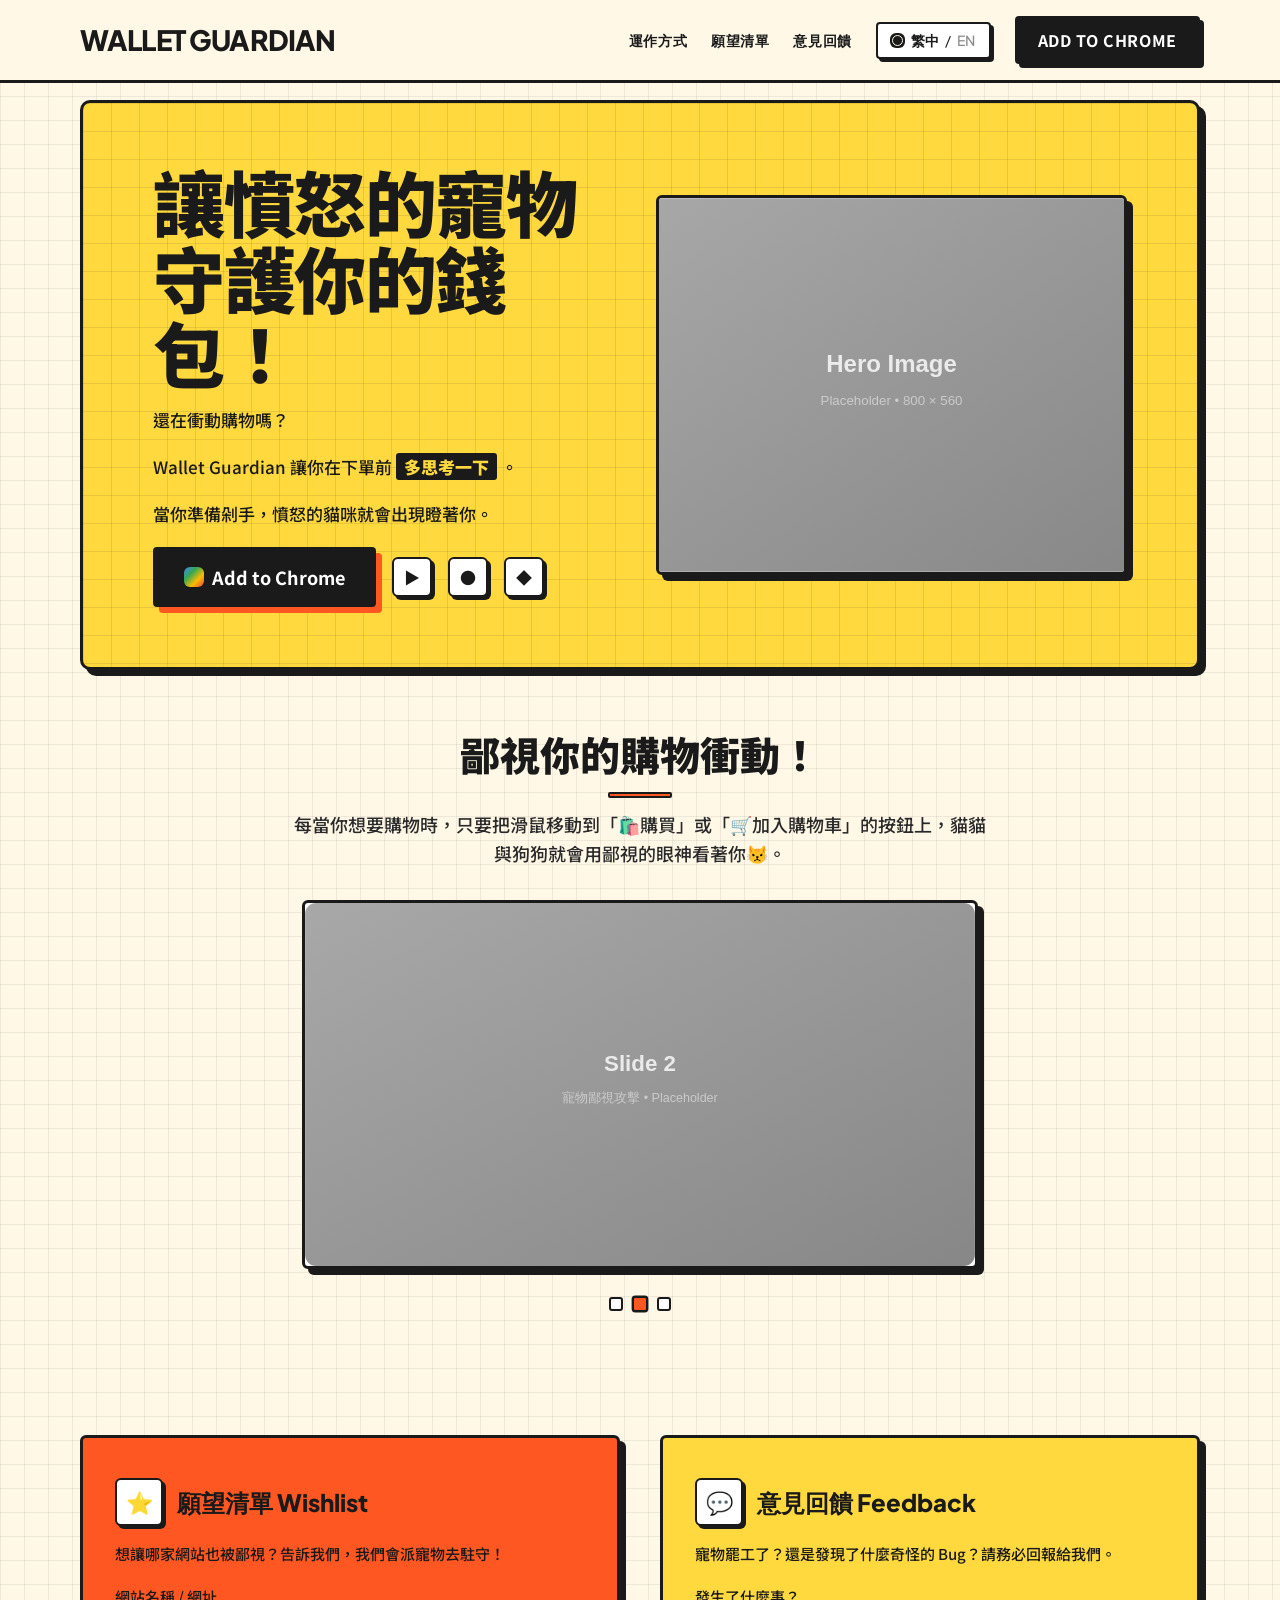
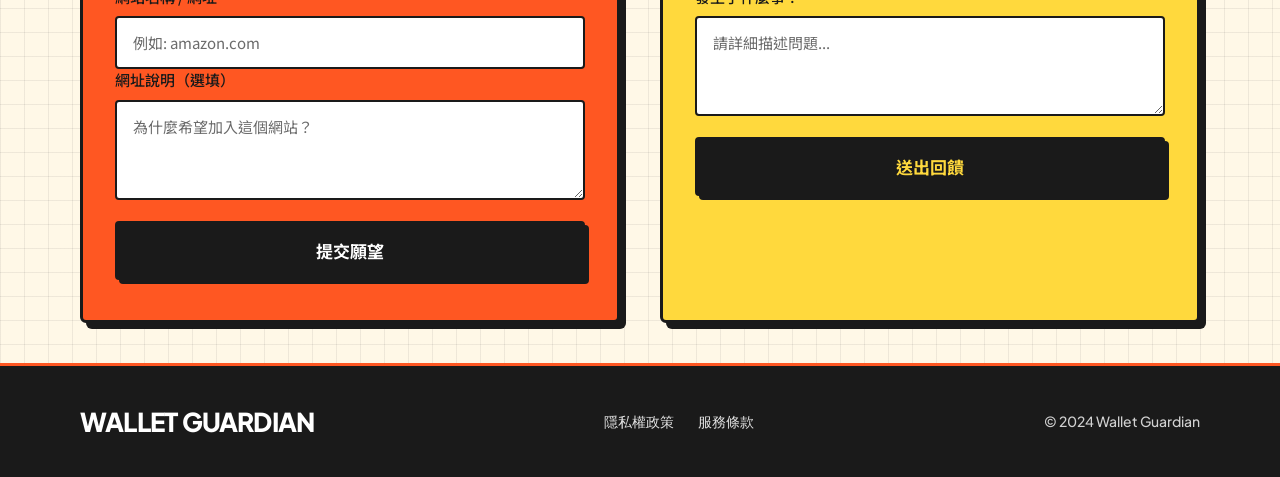
==== index.html @ 1d30f68a "Connect wishlist and feedback forms to Google Sheets via Apps Script - Add async fetch (no-cors) to " ====
<!DOCTYPE html>
<html lang="zh-TW" data-lang="zh-TW">
<head>
  <meta charset="UTF-8" />
  <meta name="viewport" content="width=device-width, initial-scale=1.0" />
  <title>Wallet Guardian</title>
  <link rel="preconnect" href="https://fonts.googleapis.com" />
  <link rel="preconnect" href="https://fonts.gstatic.com" crossorigin />
  <!-- Noto Sans TC (Chinese) + Plus Jakarta Sans (English) -->
  <link href="https://fonts.googleapis.com/css2?family=Noto+Sans+TC:wght@400;500;700;900&family=Plus+Jakarta+Sans:wght@400;500;700;800&display=swap" rel="stylesheet" />
  <link rel="stylesheet" href="css/style.css" />

  <!-- Favicon -->
  <link rel="icon" href="images/favicon.svg" type="image/svg+xml" />
  <link rel="apple-touch-icon" href="images/favicon.svg" />

  <!-- Open Graph -->
  <meta property="og:type"        content="website" />
  <meta property="og:title"       content="Wallet Guardian" />
  <meta property="og:description" content="讓憤怒的寵物守護你的錢包！還在衝動購物嗎？Wallet Guardian 讓你在下單前多思考一下。" />
  <meta property="og:image"       content="images/og-image.svg" />
  <meta property="og:image:width"  content="1200" />
  <meta property="og:image:height" content="630" />

  <!-- Twitter Card -->
  <meta name="twitter:card"        content="summary_large_image" />
  <meta name="twitter:title"       content="Wallet Guardian" />
  <meta name="twitter:description" content="讓憤怒的寵物守護你的錢包！" />
  <meta name="twitter:image"       content="images/og-image.svg" />
</head>
<body>

  <!-- ===== HEADER ===== -->
  <header class="header" id="header">
    <div class="container">
      <a href="#" class="logo">Wallet Guardian</a>

      <nav class="nav-desktop" aria-label="Main navigation">
        <a href="#how-it-works" data-i18n="nav_how">How It Works</a>
        <a href="#wishlist" data-i18n="nav_wishlist">Wishlist</a>
        <a href="#feedback" data-i18n="nav_feedback">Feedback</a>

        <!-- Desktop Language Switcher -->
        <div class="lang-switcher" id="langSwitcherDesktop" role="button" tabindex="0" aria-label="Switch language">
          <div class="globe-icon" aria-hidden="true"></div>
          <span class="lang-option active" data-lang="zh-TW">繁中</span>
          <span class="lang-divider">/</span>
          <span class="lang-option" data-lang="en">EN</span>
        </div>

        <a href="#" class="btn-chrome-sm" data-i18n="add_chrome">Add to Chrome</a>
      </nav>

      <!-- Mobile Menu Toggle -->
      <button class="menu-toggle" id="menuToggle" aria-label="Toggle navigation menu">
        <span></span><span></span><span></span>
      </button>
    </div>

    <!-- Mobile Navigation -->
    <nav class="mobile-nav" id="mobileNav" aria-label="Mobile navigation">
      <a href="#how-it-works" data-i18n="nav_how">How It Works</a>
      <a href="#wishlist" data-i18n="nav_wishlist">Wishlist</a>
      <a href="#feedback" data-i18n="nav_feedback">Feedback</a>
      <a href="#" class="btn-chrome-mobile" data-i18n="add_chrome">Add to Chrome</a>
      <div class="lang-row">
        <div class="lang-switcher" id="langSwitcherMobile" role="button" tabindex="0" aria-label="Switch language">
          <div class="globe-icon" aria-hidden="true"></div>
          <span class="lang-option active" data-lang="zh-TW">繁中</span>
          <span class="lang-divider">/</span>
          <span class="lang-option" data-lang="en">EN</span>
        </div>
      </div>
    </nav>
  </header>

  <!-- ===== HERO ===== -->
  <section class="hero" id="hero">
    <div class="container">
      <div class="hero-bg">
        <div class="hero-grid">
          <div class="hero-text">
            <h1 data-i18n="hero_title">讓憤怒的寵物守護你的錢包！</h1>
            <p class="desc" data-i18n="hero_desc_top">
              還在衝動購物嗎？
            </p>
            <p class="desc">
              <span data-i18n="hero_desc_mid">Wallet Guardian 讓你在下單前</span>
              <span class="highlight" data-i18n="hero_desc_bold">多思考一下</span>
              <span data-i18n="hero_desc_end">。</span>
            </p>
            <p class="desc" data-i18n="hero_desc_bottom">當你準備剁手，憤怒的貓咪就會出現瞪著你。</p>

            <div class="hero-actions">
              <button class="btn-primary">
                <span class="chrome-icon" aria-hidden="true"></span>
                <span data-i18n="add_chrome">Add to Chrome</span>
              </button>
              <div class="social-icons">
                <div class="social-placeholder">▶</div>
                <div class="social-placeholder">●</div>
                <div class="social-placeholder">◆</div>
              </div>
            </div>
          </div>

          <div class="hero-image-wrap">
            <img src="images/hero.svg" alt="Wallet Guardian Demo" class="hero-image-placeholder" />
          </div>
        </div>
      </div>
    </div>
  </section>

  <!-- ===== HOW IT WORKS ===== -->
  <section class="how-it-works" id="how-it-works">
    <div class="container">
      <h2 class="section-title" data-i18n="how_title">鄙視你的購物衝動！</h2>
      <p class="subtitle" data-i18n="how_desc">
        每當你想要購物時，只要把滑鼠移動到「🛍️購買」或「🛒加入購物車」的按鈕上，
        貓貓與狗狗就會用鄙視的眼神看著你😾。
      </p>
      <div class="carousel" data-carousel>
        <div class="carousel-track" data-carousel-track>
          <!-- Slide 1 -->
          <div class="carousel-slide active" data-index="0">
            <img src="images/slide-1.svg" alt="偵測購物意圖" class="carousel-image-placeholder" />
          </div>
          <!-- Slide 2 -->
          <div class="carousel-slide" data-index="1">
            <img src="images/slide-2.svg" alt="寵物鄙視攻擊" class="carousel-image-placeholder" />
          </div>
          <!-- Slide 3 -->
          <div class="carousel-slide" data-index="2">
            <img src="images/slide-3.svg" alt="理性消費覺醒" class="carousel-image-placeholder" />
          </div>
        </div>
        <div class="carousel-indicators" data-carousel-indicators>
          <button class="carousel-dot active" aria-label="Slide 1" data-index="0"></button>
          <button class="carousel-dot" aria-label="Slide 2" data-index="1"></button>
          <button class="carousel-dot" aria-label="Slide 3" data-index="2"></button>
        </div>
      </div>

    </div>
  </section>

  <!-- ===== FORMS SECTION ===== -->
  <section class="forms-section" id="forms-section">
    <div class="container">
      <div class="forms-grid">

        <!-- Wishlist -->
        <div class="form-card wishlist" id="wishlist">
          <div class="card-header">
            <div class="card-icon" aria-hidden="true">⭐</div>
            <h3 class="card-title">
              <span data-i18n="wishlist_title">願望清單 Wishlist</span>
            </h3>
          </div>
          <p class="card-desc" data-i18n="wishlist_desc">
            想讓哪家網站也被鄙視？告訴我們，我們會派寵物去駐守！
          </p>
          <form id="wishlistForm" novalidate>
            <label for="wishlistInput" data-i18n="wishlist_label">網站名稱 / 網址</label>
            <input type="text" id="wishlistInput" placeholder="例如: amazon.com" data-i18n-placeholder="wishlist_placeholder" />
            <label for="wishlistDescInput" data-i18n="wishlist_desc_label">網址說明（選填）</label>
            <textarea id="wishlistDescInput" placeholder="為什麼希望加入這個網站？" data-i18n-placeholder="wishlist_desc_placeholder"></textarea>
            <input type="text" id="wishlistHp" name="website" tabindex="-1" autocomplete="off" aria-hidden="true" />
            <button type="submit" class="btn-submit dark" data-i18n="wishlist_submit">提交願望</button>
          </form>
        </div>

        <!-- Feedback -->
        <div class="form-card feedback" id="feedback">
          <div class="card-header">
            <div class="card-icon" aria-hidden="true">💬</div>
            <h3 class="card-title">
              <span data-i18n="feedback_title">意見回饋 Feedback</span>
            </h3>
          </div>
          <p class="card-desc" data-i18n="feedback_desc">
            寵物罷工了？還是發現了什麼奇怪的 Bug？請務必回報給我們。
          </p>
          <form id="feedbackForm" novalidate>
            <label for="feedbackInput" data-i18n="feedback_label">發生了什麼事？</label>
            <textarea id="feedbackInput" placeholder="請詳細描述問題..." data-i18n-placeholder="form_placeholder"></textarea>
            <input type="text" id="feedbackHp" name="website" tabindex="-1" autocomplete="off" aria-hidden="true" />
            <button type="submit" class="btn-submit yellow" data-i18n="feedback_submit">送出回饋</button>
          </form>
        </div>

      </div>
    </div>
  </section>

  <!-- ===== FOOTER ===== -->
  <footer class="footer" id="footer">
    <div class="container">
      <div class="footer-content">
        <a href="#" class="logo">Wallet Guardian</a>
        <div class="footer-links">
          <a href="#" data-i18n="footer_privacy">Privacy Policy</a>
          <a href="#" data-i18n="footer_terms">Terms of Service</a>
        </div>
        <div class="footer-copy" data-i18n="footer_copy">© 2026 Wallet Guardian</div>
      </div>
    </div>
  </footer>

  <!-- ===== TOAST ===== -->
  <div class="toast" id="toast"></div>

  <script src="js/translations.js"></script>
  <script src="js/main.js"></script>
</body>
</html>
---- css/style.css ----
/* ============================================================
   Wallet Guardian — Styles
   ============================================================ */

/* ===== Design Tokens (edit here for global changes) ===== */
:root {
  /* --- Colors (Bold Pop / Neo-Brutalist) --- */
  --color-bg:                #fff8e7;
  --color-surface:           #ffffff;
  --color-text:              #1a1a1a;
  --color-text-light:        #2a2a2a;
  --color-text-muted:        #6b6b6b;
  --color-text-white:        #ffffff;
  --color-accent-yellow:     #ffd93d;
  --color-accent-orange:     #ff5722;
  --color-footer-bg:         #1a1a1a;
  --color-footer-text:       #e2e2e2;
  --color-border-light:      #f3f3f3;
  --color-shadow-soft:       rgba(26, 26, 26, 0.12);
  --color-grid-line:         rgba(26, 26, 26, 0.07);

  /* --- Typography --- */
  --font-family-zh:          'Noto Sans TC', 'Microsoft JhengHei', sans-serif;
  --font-family-en:          'Plus Jakarta Sans', sans-serif;

  /* Font sizes (mobile-first) */
  --fs-logo:                 24px;
  --fs-logo-footer:          26px;
  --fs-hero-title:           38px;
  --fs-hero-desc:            15px;
  --fs-btn-primary:          18px;
  --fs-section-title:        34px;
  --fs-subtitle:             16px;
  --fs-body:                 15px;
  --fs-card-title:           22px;
  --fs-card-desc:            15px;
  --fs-label:                15px;
  --fs-btn-submit:           17px;
  --fs-nav:                  14px;
  --fs-nav-btn:              16px;
  --fs-footer-link:          14px;
  --fs-footer-copy:          14px;

  /* --- Spacing --- */
  --section-padding:         60px 0;

  /* --- Border Radius --- */
  --radius-hero:             6px;
  --radius-sm:               4px;
  --radius-md:               6px;

  /* --- Brutalist borders & hard shadows --- */
  --border-brutal:           3px solid var(--color-text);
  --border-brutal-thin:      2px solid var(--color-text);
  --shadow-brutal:           6px 6px 0 var(--color-text);
  --shadow-brutal-sm:        4px 4px 0 var(--color-text);
  --shadow-brutal-orange:    6px 6px 0 var(--color-accent-orange);
  --shadow-brutal-yellow:    6px 6px 0 var(--color-accent-yellow);

  /* --- Transitions --- */
  --transition-fast:         0.15s ease;
  --transition-normal:       0.2s ease;
  --transition-smooth:       0.3s ease;
}

/* ===== Tablet (≥640px) ===== */
@media (min-width: 640px) {
  :root {
    --fs-hero-title:     46px;
    --fs-section-title:  40px;
    --fs-hero-desc:      16px;
    --radius-hero:       8px;
  }
}

/* ===== Desktop (≥1024px) ===== */
@media (min-width: 1024px) {
  :root {
    --fs-logo:           28px;
    --fs-hero-title:     60px;
    --fs-hero-desc:      17px;
    --fs-subtitle:       18px;
    --fs-card-title:     24px;
    --radius-hero:       10px;
  }
}

/* ===== Large Desktop (≥1280px) ===== */
@media (min-width: 1280px) {
  :root {
    --fs-hero-title:     72px;
  }
}

/* ============================================================
   RESET & BASE
   ============================================================ */
*,
*::before,
*::after {
  box-sizing: border-box;
  margin: 0;
  padding: 0;
}

html {
  scroll-behavior: smooth;
}

body {
  font-family: var(--font-family-zh);
  background-color: var(--color-bg);
  background-image:
    linear-gradient(var(--color-grid-line) 1px, transparent 1px),
    linear-gradient(90deg, var(--color-grid-line) 1px, transparent 1px);
  background-size: 24px 24px;
  color: var(--color-text);
  line-height: 1.5;
  -webkit-font-smoothing: antialiased;
}

img {
  max-width: 100%;
  display: block;
}

a {
  text-decoration: none;
  color: inherit;
}

ul {
  list-style: none;
}

/* ============================================================
   UTILITY
   ============================================================ */
.sr-only {
  position: absolute;
  width: 1px;
  height: 1px;
  padding: 0;
  margin: -1px;
  overflow: hidden;
  clip: rect(0, 0, 0, 0);
  border: 0;
}

.container {
  max-width: 1200px;
  margin: 0 auto;
  padding: 0 20px;
}

/* ============================================================
   LANGUAGE SWITCHER
   ============================================================ */
.lang-switcher {
  display: inline-flex;
  align-items: center;
  gap: 4px;
  background: var(--color-surface);
  border: var(--border-brutal-thin);
  border-radius: var(--radius-sm);
  padding: 6px 12px;
  font-size: var(--fs-nav);
  cursor: pointer;
  user-select: none;
  box-shadow: 3px 3px 0 var(--color-text);
  transition: transform var(--transition-normal), box-shadow var(--transition-normal);
}

.lang-switcher:active {
  transform: translate(2px, 2px);
  box-shadow: 1px 1px 0 var(--color-text);
}

.lang-switcher .globe-icon {
  width: 15px;
  height: 15px;
  background: var(--color-text);
  border-radius: var(--radius-md);
  position: relative;
  flex-shrink: 0;
}

.lang-switcher .globe-icon::after {
  content: '';
  position: absolute;
  inset: 2px;
  border: 1.5px solid var(--color-bg);
  border-radius: var(--radius-md);
}

.lang-option {
  font-family: var(--font-family-en);
  font-weight: 500;
  color: var(--color-text);
  padding: 0 2px;
  transition: opacity var(--transition-fast);
}

.lang-option.active {
  color: var(--color-text);
  font-weight: 700;
}

.lang-option:not(.active) {
  opacity: 0.5;
}

.lang-divider {
  font-family: var(--font-family-en);
  color: var(--color-text);
  font-weight: 400;
}

/* ============================================================
   HEADER
   ============================================================ */
.header {
  position: fixed;
  top: 0;
  left: 0;
  right: 0;
  z-index: 100;
  background: var(--color-bg);
  backdrop-filter: blur(8px);
  -webkit-backdrop-filter: blur(8px);
  border-bottom: 3px solid var(--color-text);
}

.header .container {
  display: flex;
  align-items: center;
  justify-content: space-between;
  padding-top: 12px;
  padding-bottom: 12px;
  gap: 12px;
}

/* -- Logo -- */
.logo {
  font-family: var(--font-family-en);
  font-weight: 800;
  font-size: var(--fs-logo);
  letter-spacing: -0.03em;
  text-transform: uppercase;
  color: var(--color-text);
  white-space: nowrap;
}

/* -- Desktop Nav -- */
.nav-desktop {
  display: none;
  align-items: center;
  gap: 24px;
}

.nav-desktop a {
  font-family: var(--font-family-en);
  font-weight: 700;
  font-size: var(--fs-nav);
  text-transform: uppercase;
  letter-spacing: 0.04em;
  color: var(--color-text);
  transition: color var(--transition-normal);
}

.nav-desktop a:hover {
  color: var(--color-accent-orange);
}

.nav-desktop .btn-chrome-sm {
  background: var(--color-text);
  color: var(--color-text-white);
  font-family: var(--font-family-zh);
  font-weight: 700;
  font-size: var(--fs-nav-btn);
  padding: 9px 20px;
  border: var(--border-brutal);
  border-radius: var(--radius-sm);
  box-shadow: var(--shadow-brutal-sm);
  transition: transform var(--transition-normal), box-shadow var(--transition-normal);
}

.nav-desktop .btn-chrome-sm:hover {
  transform: translate(2px, 2px);
  box-shadow: 2px 2px 0 var(--color-text);
}

/* ============================================================
   MOBILE MENU
   ============================================================ */
.menu-toggle {
  display: flex;
  flex-direction: column;
  gap: 5px;
  cursor: pointer;
  padding: 4px;
  background: none;
  border: none;
}

.menu-toggle span {
  display: block;
  width: 24px;
  height: 2.5px;
  background: var(--color-text);
  border-radius: 2px;
  transition: all var(--transition-smooth);
}

.menu-toggle.open span:nth-child(1) {
  transform: rotate(45deg) translate(5px, 5px);
}

.menu-toggle.open span:nth-child(2) {
  opacity: 0;
}

.menu-toggle.open span:nth-child(3) {
  transform: rotate(-45deg) translate(5px, -5px);
}

/* -- Mobile Nav Panel -- */
.mobile-nav {
  display: none;
  position: fixed;
  top: 63px;
  left: 0;
  right: 0;
  background: var(--color-bg);
  border-bottom: 3px solid var(--color-text);
  padding: 16px 20px;
  box-shadow: 0 8px 0 var(--color-shadow-soft);
  z-index: 99;
}

.mobile-nav.open {
  display: block;
}

.mobile-nav a {
  display: block;
  padding: 12px 0;
  font-family: var(--font-family-en);
  font-weight: 700;
  font-size: var(--fs-nav-btn);
  border-bottom: 2px solid var(--color-border-light);
}

.mobile-nav a:last-child {
  border-bottom: none;
}

.mobile-nav .btn-chrome-mobile {
  margin-top: 8px;
  background: var(--color-text);
  color: var(--color-text-white);
  text-align: center;
  padding: 12px;
  border: var(--border-brutal);
  border-radius: var(--radius-sm);
  box-shadow: var(--shadow-brutal-sm);
}

.mobile-nav .lang-row {
  display: flex;
  align-items: center;
  gap: 12px;
  padding-top: 12px;
}

/* ============================================================
   SECTIONS — common
   ============================================================ */
section {
  padding: var(--section-padding);
}

.section-title {
  font-family: var(--font-family-zh);
  font-weight: 900;
  font-size: var(--fs-section-title);
  text-align: center;
  color: var(--color-text);
  line-height: 1.2;
}

.section-title::after {
  content: '';
  display: block;
  width: 64px;
  height: 6px;
  margin: 14px auto 0;
  background: var(--color-accent-orange);
  border: var(--border-brutal-thin);
  border-radius: 2px;
}

/* ============================================================
   HERO
   ============================================================ */
.hero {
  padding-top: 80px;
  padding-bottom: 0;
}

.hero .hero-bg {
  background-color: var(--color-accent-yellow);
  background-image:
    linear-gradient(rgba(26, 26, 26, 0.10) 1px, transparent 1px),
    linear-gradient(90deg, rgba(26, 26, 26, 0.10) 1px, transparent 1px);
  background-size: 28px 28px;
  border: var(--border-brutal);
  border-radius: var(--radius-hero);
  box-shadow: var(--shadow-brutal);
  padding: 40px 24px;
  overflow: hidden;
}

.hero-grid {
  display: grid;
  grid-template-columns: 1fr;
  gap: 32px;
}

.hero-text h1 {
  font-family: var(--font-family-zh);
  font-weight: 900;
  font-size: var(--fs-hero-title);
  line-height: 1.05;
  letter-spacing: -0.02em;
  color: var(--color-text);
  margin-bottom: 16px;
}

.hero-text .desc {
  font-family: var(--font-family-zh);
  font-weight: 500;
  font-size: var(--fs-hero-desc);
  color: var(--color-text);
  line-height: 1.6;
  margin-bottom: 20px;
}

.hero-text .desc span.highlight {
  font-weight: 900;
  background: var(--color-text);
  color: var(--color-accent-yellow);
  padding: 1px 8px;
  border-radius: 3px;
  box-decoration-break: clone;
  -webkit-box-decoration-break: clone;
}

.hero-actions {
  display: flex;
  flex-direction: column;
  gap: 16px;
}

/* -- Primary Button -- */
.btn-primary {
  display: inline-flex;
  align-items: center;
  gap: 8px;
  background: var(--color-text);
  color: var(--color-text-white);
  font-family: var(--font-family-zh);
  font-weight: 700;
  font-size: var(--fs-btn-primary);
  padding: 14px 28px;
  border-radius: var(--radius-sm);
  border: var(--border-brutal);
  box-shadow: var(--shadow-brutal-orange);
  cursor: pointer;
  transition: transform var(--transition-normal), box-shadow var(--transition-normal);
}

.btn-primary:hover {
  transform: translate(3px, 3px);
  box-shadow: 2px 2px 0 var(--color-accent-orange);
}

.btn-primary .chrome-icon {
  width: 20px;
  height: 20px;
  background: linear-gradient(135deg, #4285F4, #34A853, #FBBC04, #EA4335);
  border-radius: var(--radius-md);
  flex-shrink: 0;
}

/* -- Social Icons -- */
.social-icons {
  display: flex;
  gap: 16px;
}

.social-icons .social-placeholder {
  width: 40px;
  height: 40px;
  background: var(--color-surface);
  border: var(--border-brutal-thin);
  border-radius: var(--radius-md);
  box-shadow: 3px 3px 0 var(--color-text);
  display: flex;
  align-items: center;
  justify-content: center;
  font-size: 16px;
  color: var(--color-text);
  transition: transform var(--transition-normal), box-shadow var(--transition-normal);
  cursor: pointer;
}

.social-icons .social-placeholder:hover {
  transform: translate(2px, 2px);
  box-shadow: 1px 1px 0 var(--color-text);
}

/* -- Hero Image -- */
.hero-image-wrap {
  display: flex;
  align-items: center;
  justify-content: center;
}

.hero-image-placeholder {
  width: 100%;
  max-width: 400px;
  height: 280px;
  border: var(--border-brutal);
  border-radius: var(--radius-md);
  box-shadow: var(--shadow-brutal);
  background: var(--color-surface);
  object-fit: cover;
  display: block;
}

/* ============================================================
   HOW IT WORKS
   ============================================================ */
.how-it-works {
  text-align: center;
}

.how-it-works .section-title {
  margin-bottom: 12px;
}

.how-it-works .subtitle {
  font-family: var(--font-family-zh);
  font-weight: 500;
  font-size: var(--fs-subtitle);
  color: var(--color-text-light);
  line-height: 1.6;
  max-width: 700px;
  margin: 0 auto 32px;
}

/* ===== Carousel ===== */
.carousel {
  position: relative;
  width: 100%;
  max-width: 700px;
  margin: 0 auto;
  overflow: hidden;
}

.carousel-track {
  display: flex;
  transition: transform 0.5s ease-in-out;
}

.carousel-slide {
  min-width: 100%;
  padding: 0 12px;
  box-sizing: border-box;
  text-align: center;
}

.carousel-image-placeholder {
  width: 100%;
  border: var(--border-brutal);
  border-radius: var(--radius-md);
  box-shadow: var(--shadow-brutal);
  background: var(--color-surface);
  object-fit: cover;
  display: block;
  margin: 0 auto 24px;
}


.carousel-indicators {
  display: flex;
  justify-content: center;
  gap: 10px;
  margin: 4px 0;
}

.carousel-dot {
  width: 14px;
  height: 14px;
  border-radius: 3px;
  border: var(--border-brutal-thin);
  background: var(--color-surface);
  cursor: pointer;
  transition: background 0.3s, transform 0.2s;
  padding: 0;
}

.carousel-dot.active {
  background: var(--color-accent-orange);
  transform: scale(1.2);
}

.carousel-dot:hover {
  background: var(--color-accent-yellow);
}


/* ============================================================
   FORMS
   ============================================================ */
.forms-section {
  padding-bottom: 40px;
}

.forms-grid {
  display: grid;
  grid-template-columns: 1fr;
  gap: 32px;
}

.form-card {
  border: var(--border-brutal);
  border-radius: var(--radius-md);
  box-shadow: var(--shadow-brutal);
  padding: 32px 24px;
}

.form-card.wishlist {
  background: var(--color-accent-orange);
}

.form-card.feedback {
  background: var(--color-accent-yellow);
}

.form-card .card-header {
  display: flex;
  align-items: center;
  gap: 14px;
  margin-bottom: 16px;
}

.form-card .card-icon {
  width: 48px;
  height: 48px;
  background: var(--color-surface);
  border: var(--border-brutal-thin);
  border-radius: var(--radius-md);
  box-shadow: 3px 3px 0 var(--color-text);
  display: flex;
  align-items: center;
  justify-content: center;
  font-size: 22px;
  flex-shrink: 0;
}

.form-card .card-title {
  font-family: var(--font-family-en);
  font-weight: 800;
  font-size: var(--fs-card-title);
  color: var(--color-text);
}

.form-card .card-desc {
  font-family: var(--font-family-zh);
  font-weight: 500;
  font-size: var(--fs-card-desc);
  color: var(--color-text);
  margin-bottom: 20px;
  line-height: 1.6;
}

.form-card label {
  font-family: var(--font-family-zh);
  font-weight: 500;
  font-size: var(--fs-label);
  color: var(--color-text);
  display: block;
  margin-bottom: 8px;
}

.form-card input[type="text"],
.form-card textarea {
  width: 100%;
  padding: 14px 16px;
  border: var(--border-brutal-thin);
  border-radius: var(--radius-sm);
  font-family: var(--font-family-zh);
  font-size: var(--fs-label);
  color: var(--color-text);
  background: var(--color-surface);
  outline: none;
  transition: box-shadow var(--transition-fast);
}

.form-card textarea {
  resize: vertical;
  min-height: 100px;
}

.form-card input[type="text"]:focus,
.form-card textarea:focus {
  box-shadow: 3px 3px 0 var(--color-text);
}

.form-card input[type="text"]::placeholder,
.form-card textarea::placeholder {
  color: var(--color-text-muted);
}

/* -- Submit Button -- */
.btn-submit {
  width: 100%;
  padding: 14px;
  border: var(--border-brutal);
  border-radius: var(--radius-sm);
  font-family: var(--font-family-zh);
  font-weight: 700;
  font-size: var(--fs-btn-submit);
  cursor: pointer;
  box-shadow: var(--shadow-brutal-sm);
  transition: transform var(--transition-normal), box-shadow var(--transition-normal);
  margin-top: 16px;
}

.btn-submit:hover {
  transform: translate(2px, 2px);
  box-shadow: 2px 2px 0 var(--color-text);
}

.btn-submit.dark {
  background: var(--color-text);
  color: var(--color-text-white);
}

.btn-submit.yellow {
  background: var(--color-text);
  color: var(--color-accent-yellow);
}

/* Honeypot — invisible to real users, filled by bots */
.form-card input[name="website"] {
  position: absolute;
  left: -9999px;
  width: 1px;
  height: 1px;
  opacity: 0;
  pointer-events: none;
}

/* ============================================================
   FOOTER
   ============================================================ */
.footer {
  background: var(--color-footer-bg);
  border-top: 3px solid var(--color-accent-orange);
  padding: 36px 0;
}

.footer-content {
  display: flex;
  flex-direction: column;
  gap: 24px;
  align-items: center;
  text-align: center;
}

.footer .logo {
  color: var(--color-text-white);
  font-size: var(--fs-logo-footer);
}

.footer-links {
  display: flex;
  gap: 24px;
  flex-wrap: wrap;
  justify-content: center;
}

.footer-links a {
  font-family: var(--font-family-en);
  font-weight: 400;
  font-size: var(--fs-footer-link);
  color: var(--color-footer-text);
  transition: color var(--transition-normal);
}

.footer-links a:hover {
  color: var(--color-accent-orange);
}

.footer-copy {
  font-family: var(--font-family-en);
  font-weight: 500;
  font-size: var(--fs-footer-copy);
  color: rgba(255, 255, 255, 0.8);
  text-align: center;
}

/* ============================================================
   TOAST
   ============================================================ */
.toast {
  position: fixed;
  bottom: 24px;
  left: 50%;
  transform: translateX(-50%) translateY(100px);
  background: var(--color-text);
  color: var(--color-text-white);
  padding: 14px 28px;
  border: var(--border-brutal);
  border-radius: var(--radius-sm);
  box-shadow: var(--shadow-brutal-orange);
  font-size: var(--fs-label);
  font-weight: 700;
  font-family: var(--font-family-zh);
  opacity: 0;
  transition: all 0.4s ease;
  z-index: 200;
  pointer-events: none;
  white-space: nowrap;
}

.toast.show {
  opacity: 1;
  transform: translateX(-50%) translateY(0);
}

/* ============================================================
   RESPONSIVE — Tablet (≥640px)
   ============================================================ */
@media (min-width: 640px) {
  .container {
    padding: 0 32px;
  }

  .hero .hero-bg {
    padding: 48px 40px;
  }

  .hero-actions {
    flex-direction: row;
    align-items: center;
  }

  .form-card {
    padding: 40px 32px;
  }
}

/* ============================================================
   RESPONSIVE — Desktop (≥1024px)
   ============================================================ */
@media (min-width: 1024px) {
  .menu-toggle {
    display: none;
  }

  .nav-desktop {
    display: flex;
  }

  .header .container {
    padding-top: 16px;
    padding-bottom: 16px;
  }

  .hero {
    padding-top: 100px;
  }

  .hero .hero-bg {
    padding: 60px 70px;
  }

  .hero-grid {
    grid-template-columns: 1fr 1fr;
    align-items: center;
  }

  .hero-image-placeholder {
    height: 380px;
    max-width: 480px;
  }

  .forms-grid {
    grid-template-columns: 1fr 1fr;
    gap: 40px;
  }

  .footer-content {
    flex-direction: row;
    justify-content: space-between;
    text-align: left;
  }
}

/* ============================================================
   RESPONSIVE — Large Desktop (≥1280px)
   ============================================================ */
@media (min-width: 1280px) {
  .container {
    padding: 0 40px;
  }
}
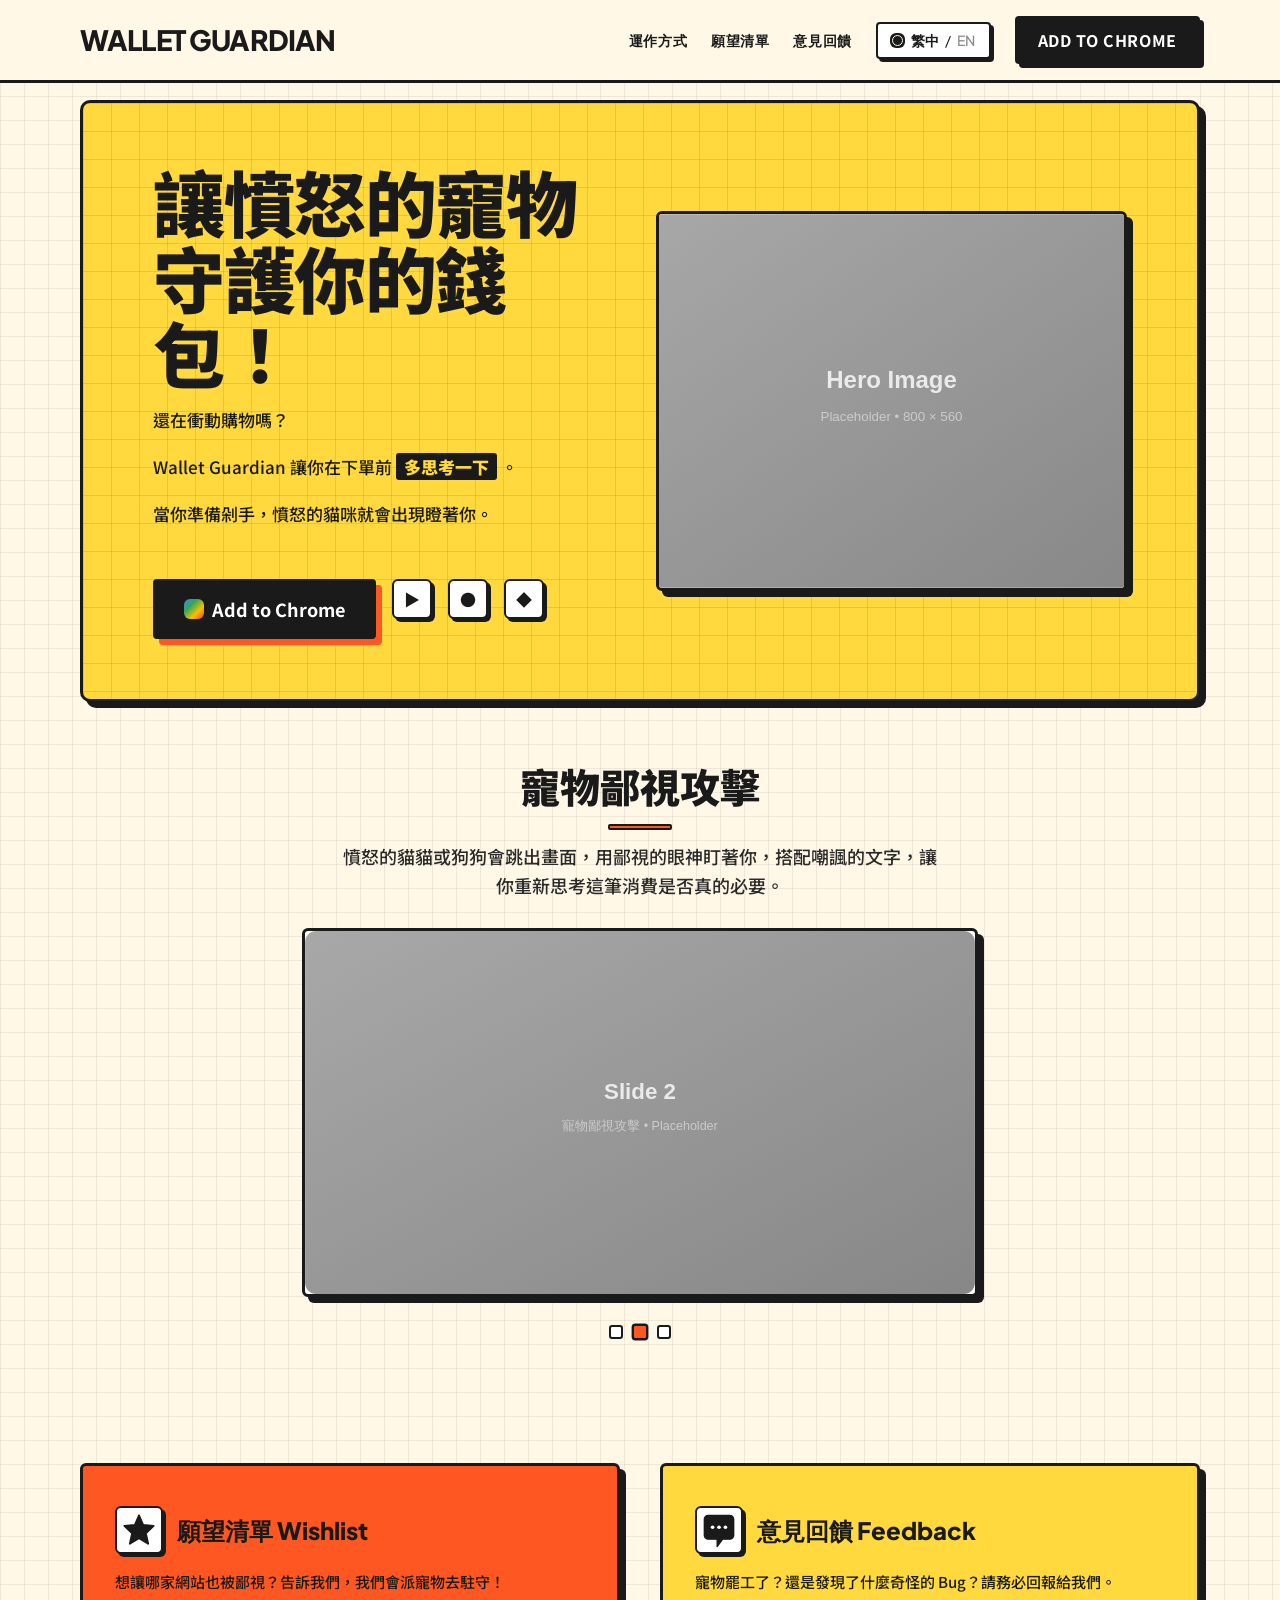
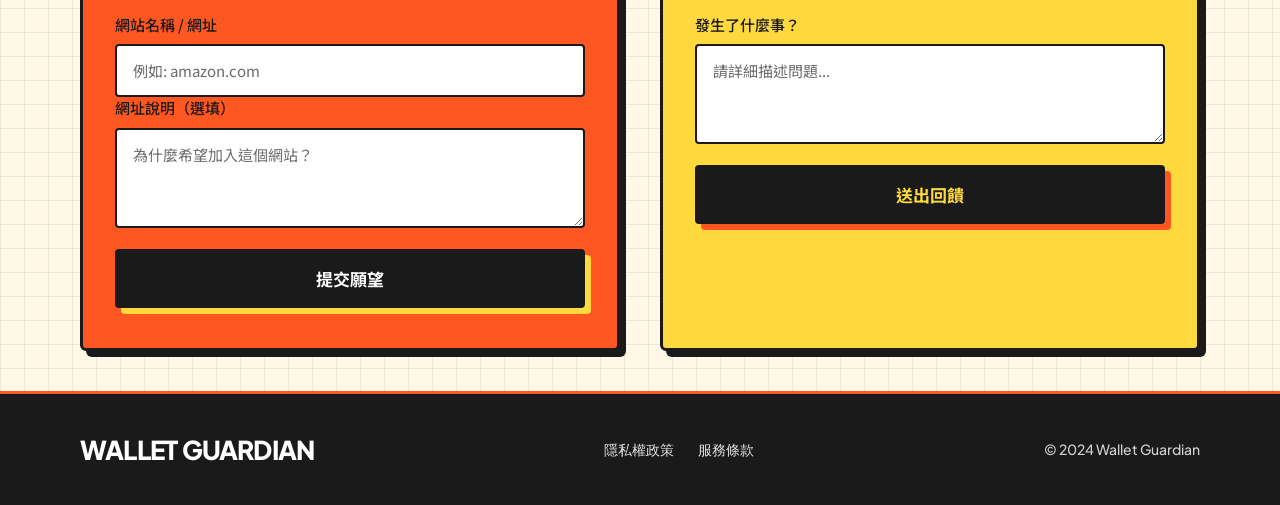
==== commit 7b8292f5: "google sheet 完成" ====
--- a/index.html
+++ b/index.html
@@ -90,23 +90,23 @@
               <span data-i18n="hero_desc_end">。</span>
             </p>
             <p class="desc" data-i18n="hero_desc_bottom">當你準備剁手，憤怒的貓咪就會出現瞪著你。</p>
-
-            <div class="hero-actions">
-              <button class="btn-primary">
-                <span class="chrome-icon" aria-hidden="true"></span>
-                <span data-i18n="add_chrome">Add to Chrome</span>
-              </button>
-              <div class="social-icons">
-                <div class="social-placeholder">▶</div>
-                <div class="social-placeholder">●</div>
-                <div class="social-placeholder">◆</div>
-              </div>
-            </div>
           </div>
 
           <div class="hero-image-wrap">
             <img src="images/hero.svg" alt="Wallet Guardian Demo" class="hero-image-placeholder" />
           </div>
+
+          <div class="hero-actions">
+            <button class="btn-primary">
+              <span class="chrome-icon" aria-hidden="true"></span>
+              <span data-i18n="add_chrome">Add to Chrome</span>
+            </button>
+            <div class="social-icons">
+              <div class="social-placeholder">▶</div>
+              <div class="social-placeholder">●</div>
+              <div class="social-placeholder">◆</div>
+            </div>
+          </div>
         </div>
       </div>
     </div>
@@ -115,23 +115,24 @@
   <!-- ===== HOW IT WORKS ===== -->
   <section class="how-it-works" id="how-it-works">
     <div class="container">
-      <h2 class="section-title" data-i18n="how_title">鄙視你的購物衝動！</h2>
-      <p class="subtitle" data-i18n="how_desc">
-        每當你想要購物時，只要把滑鼠移動到「🛍️購買」或「🛒加入購物車」的按鈕上，
-        貓貓與狗狗就會用鄙視的眼神看著你😾。
-      </p>
       <div class="carousel" data-carousel>
         <div class="carousel-track" data-carousel-track>
           <!-- Slide 1 -->
           <div class="carousel-slide active" data-index="0">
+            <h2 class="section-title" data-i18n="how_slide1_title">偵測購物意圖</h2>
+            <p class="subtitle" data-i18n="how_slide1_text">Wallet Guardian 會自動掃描你瀏覽的網頁，當你靠近「購買」或「加入購物車」按鈕時，系統立刻啟動警戒模式。</p>
             <img src="images/slide-1.svg" alt="偵測購物意圖" class="carousel-image-placeholder" />
           </div>
           <!-- Slide 2 -->
           <div class="carousel-slide" data-index="1">
+            <h2 class="section-title" data-i18n="how_slide2_title">寵物鄙視攻擊</h2>
+            <p class="subtitle" data-i18n="how_slide2_text">憤怒的貓貓或狗狗會跳出畫面，用鄙視的眼神盯著你，搭配嘲諷的文字，讓你重新思考這筆消費是否真的必要。</p>
             <img src="images/slide-2.svg" alt="寵物鄙視攻擊" class="carousel-image-placeholder" />
           </div>
           <!-- Slide 3 -->
           <div class="carousel-slide" data-index="2">
+            <h2 class="section-title" data-i18n="how_slide3_title">理性消費覺醒</h2>
+            <p class="subtitle" data-i18n="how_slide3_text">在被寵物鄙視之後，你會冷靜下來並關閉分頁，不知不覺就省下了一筆錢。錢包守住了，謝謝貓狗！</p>
             <img src="images/slide-3.svg" alt="理性消費覺醒" class="carousel-image-placeholder" />
           </div>
         </div>
@@ -153,7 +154,7 @@
         <!-- Wishlist -->
         <div class="form-card wishlist" id="wishlist">
           <div class="card-header">
-            <div class="card-icon" aria-hidden="true">⭐</div>
+            <div class="card-icon" aria-hidden="true"><img src="images/card-icon-wishlist.svg" alt="" /></div>
             <h3 class="card-title">
               <span data-i18n="wishlist_title">願望清單 Wishlist</span>
             </h3>
@@ -174,7 +175,7 @@
         <!-- Feedback -->
         <div class="form-card feedback" id="feedback">
           <div class="card-header">
-            <div class="card-icon" aria-hidden="true">💬</div>
+            <div class="card-icon" aria-hidden="true"><img src="images/card-icon-feedback.svg" alt="" /></div>
             <h3 class="card-title">
               <span data-i18n="feedback_title">意見回饋 Feedback</span>
             </h3>
--- a/css/style.css
+++ b/css/style.css
@@ -422,9 +422,13 @@
 }
 
 .hero-grid {
-  display: grid;
-  grid-template-columns: 1fr;
+  display: flex;
+  flex-direction: column;
   gap: 32px;
+}
+
+.hero-text {
+  text-align: center;
 }
 
 .hero-text h1 {
@@ -460,6 +464,7 @@
   display: flex;
   flex-direction: column;
   gap: 16px;
+  align-items: center;
 }
 
 /* -- Primary Button -- */
@@ -546,18 +551,18 @@
   text-align: center;
 }
 
-.how-it-works .section-title {
+.carousel-slide .section-title {
   margin-bottom: 12px;
 }
 
-.how-it-works .subtitle {
+.carousel-slide .subtitle {
   font-family: var(--font-family-zh);
   font-weight: 500;
   font-size: var(--fs-subtitle);
   color: var(--color-text-light);
   line-height: 1.6;
-  max-width: 700px;
-  margin: 0 auto 32px;
+  max-width: 600px;
+  margin: 0 auto 28px;
 }
 
 /* ===== Carousel ===== */
@@ -668,6 +673,14 @@
   justify-content: center;
   font-size: 22px;
   flex-shrink: 0;
+  overflow: hidden;
+}
+
+.form-card .card-icon img {
+  width: 100%;
+  height: 100%;
+  object-fit: cover;
+  display: block;
 }
 
 .form-card .card-title {
@@ -747,11 +760,21 @@
 .btn-submit.dark {
   background: var(--color-text);
   color: var(--color-text-white);
+  box-shadow: var(--shadow-brutal-yellow);
+}
+
+.btn-submit.dark:hover {
+  box-shadow: 2px 2px 0 var(--color-accent-yellow);
 }
 
 .btn-submit.yellow {
   background: var(--color-text);
   color: var(--color-accent-yellow);
+  box-shadow: var(--shadow-brutal-orange);
+}
+
+.btn-submit.yellow:hover {
+  box-shadow: 2px 2px 0 var(--color-accent-orange);
 }
 
 /* Honeypot — invisible to real users, filled by bots */
@@ -857,6 +880,7 @@
   .hero-actions {
     flex-direction: row;
     align-items: center;
+    justify-content: center;
   }
 
   .form-card {
@@ -890,8 +914,29 @@
   }
 
   .hero-grid {
+    display: grid;
     grid-template-columns: 1fr 1fr;
-    align-items: center;
+    grid-template-areas:
+      "text image"
+      "actions image";
+    gap: 32px;
+    align-items: start;
+  }
+
+  .hero-text {
+    grid-area: text;
+    text-align: left;
+  }
+
+  .hero-actions {
+    grid-area: actions;
+    align-items: flex-start;
+    justify-content: flex-start;
+  }
+
+  .hero-image-wrap {
+    grid-area: image;
+    align-self: center;
   }
 
   .hero-image-placeholder {
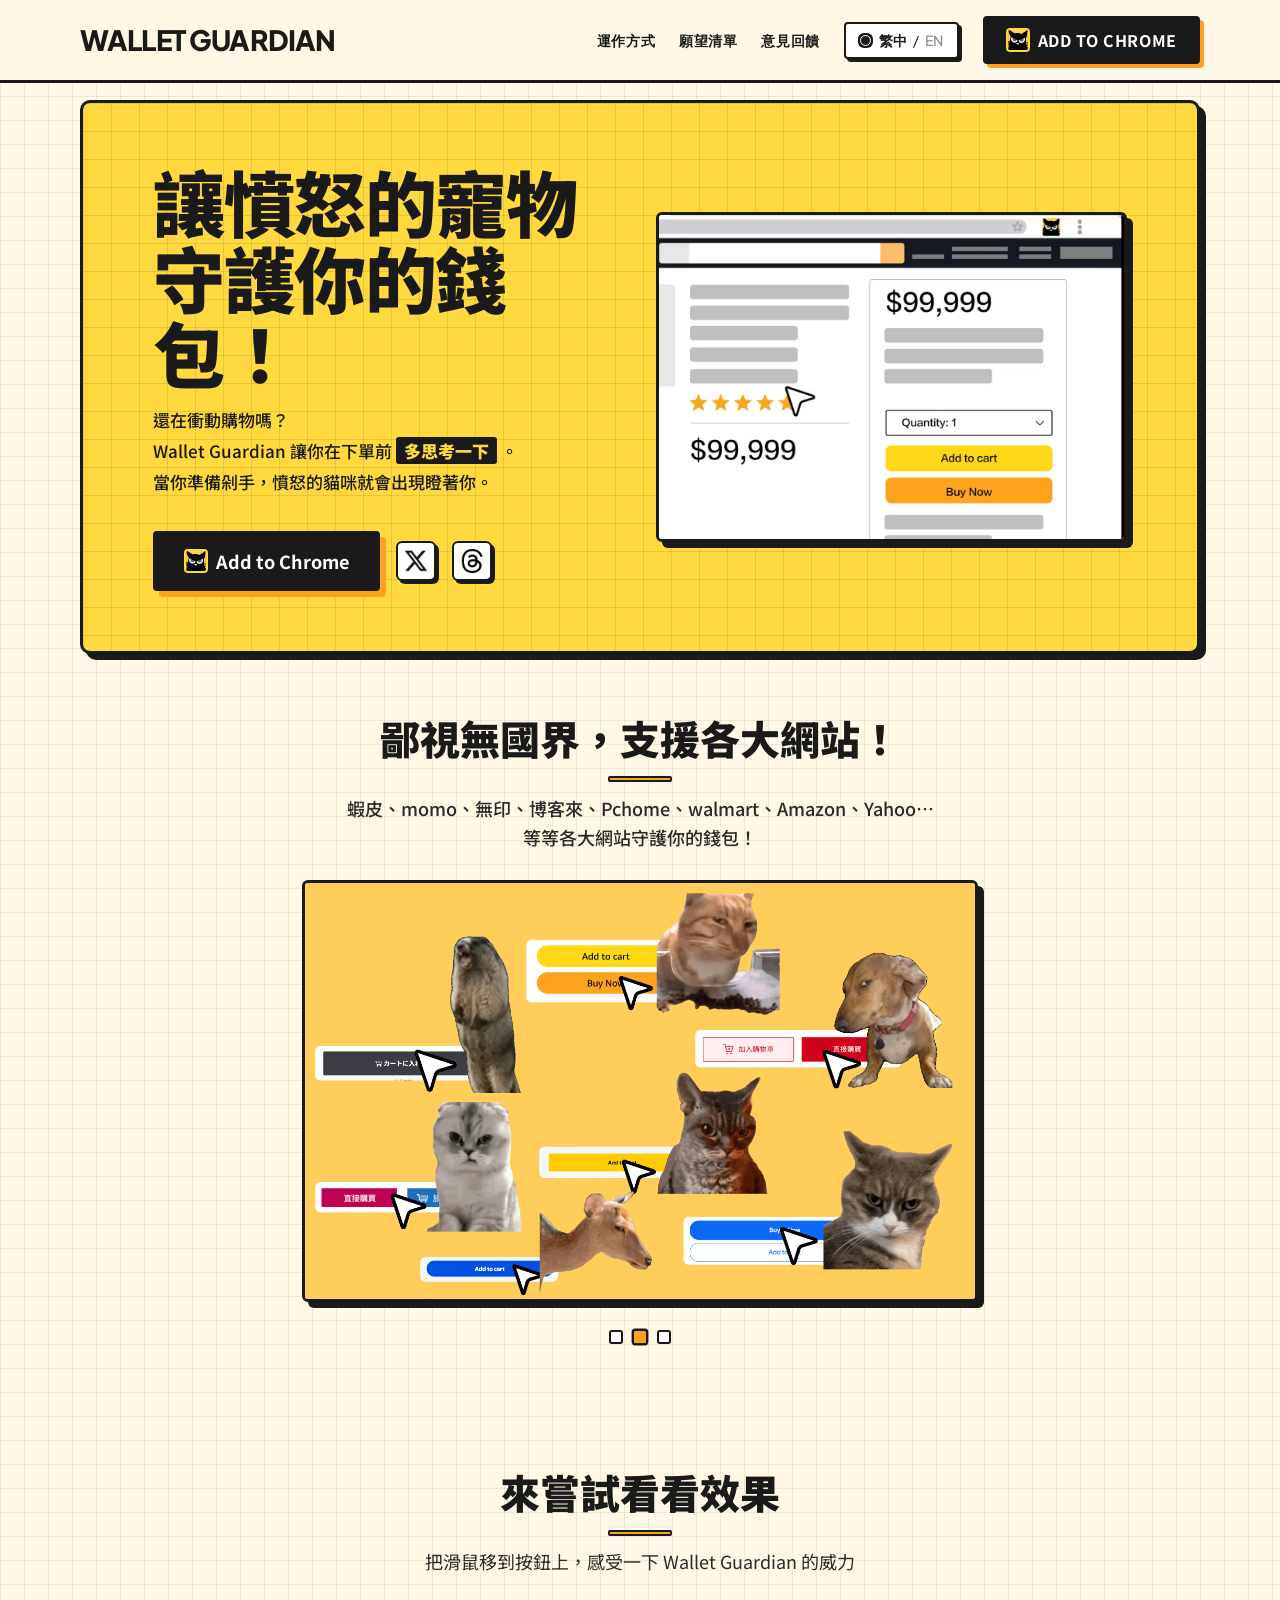
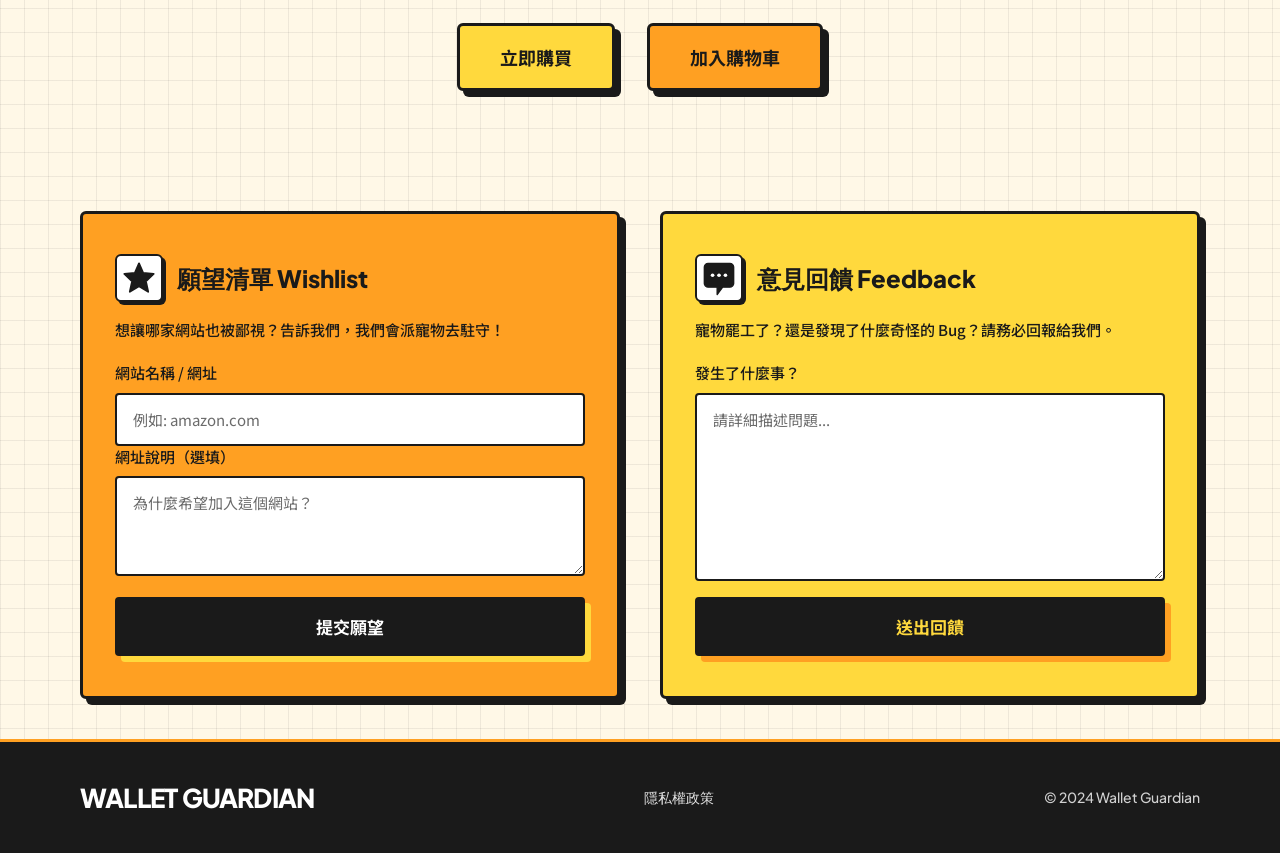
==== commit be48ff65: "優化很多細節" ====
--- a/index.html
+++ b/index.html
@@ -11,14 +11,17 @@
   <link rel="stylesheet" href="css/style.css" />
 
   <!-- Favicon -->
-  <link rel="icon" href="images/favicon.svg" type="image/svg+xml" />
-  <link rel="apple-touch-icon" href="images/favicon.svg" />
+  <link rel="icon" href="favicon/favicon.ico" sizes="48x48" />
+  <link rel="icon" href="favicon/favicon.svg" type="image/svg+xml" />
+  <link rel="icon" type="image/png" sizes="96x96" href="favicon/favicon-96x96.png" />
+  <link rel="apple-touch-icon" sizes="180x180" href="favicon/apple-touch-icon.png" />
+  <link rel="manifest" href="favicon/site.webmanifest" />
 
   <!-- Open Graph -->
   <meta property="og:type"        content="website" />
   <meta property="og:title"       content="Wallet Guardian" />
   <meta property="og:description" content="讓憤怒的寵物守護你的錢包！還在衝動購物嗎？Wallet Guardian 讓你在下單前多思考一下。" />
-  <meta property="og:image"       content="images/og-image.svg" />
+  <meta property="og:image"       content="images/og-image.png" />
   <meta property="og:image:width"  content="1200" />
   <meta property="og:image:height" content="630" />
 
@@ -26,7 +29,7 @@
   <meta name="twitter:card"        content="summary_large_image" />
   <meta name="twitter:title"       content="Wallet Guardian" />
   <meta name="twitter:description" content="讓憤怒的寵物守護你的錢包！" />
-  <meta name="twitter:image"       content="images/og-image.svg" />
+  <meta name="twitter:image"       content="images/og-image.png" />
 </head>
 <body>
 
@@ -48,7 +51,7 @@
           <span class="lang-option" data-lang="en">EN</span>
         </div>
 
-        <a href="#" class="btn-chrome-sm" data-i18n="add_chrome">Add to Chrome</a>
+        <a href="#" class="btn-chrome-sm"><img src="images/icon128.png" alt="" class="btn-icon" /><span data-i18n="add_chrome">Add to Chrome</span></a>
       </nav>
 
       <!-- Mobile Menu Toggle -->
@@ -62,7 +65,7 @@
       <a href="#how-it-works" data-i18n="nav_how">How It Works</a>
       <a href="#wishlist" data-i18n="nav_wishlist">Wishlist</a>
       <a href="#feedback" data-i18n="nav_feedback">Feedback</a>
-      <a href="#" class="btn-chrome-mobile" data-i18n="add_chrome">Add to Chrome</a>
+      <a href="#" class="btn-chrome-mobile"><img src="images/icon128.png" alt="" class="btn-icon" /><span data-i18n="add_chrome">Add to Chrome</span></a>
       <div class="lang-row">
         <div class="lang-switcher" id="langSwitcherMobile" role="button" tabindex="0" aria-label="Switch language">
           <div class="globe-icon" aria-hidden="true"></div>
@@ -93,18 +96,20 @@
           </div>
 
           <div class="hero-image-wrap">
-            <img src="images/hero.svg" alt="Wallet Guardian Demo" class="hero-image-placeholder" />
+            <video class="hero-image-placeholder" autoplay loop muted playsinline poster="images/hero-vid-placeholder.png">
+              <source src="images/hero-vid.mp4" type="video/mp4">
+              <img src="images/hero-vid-placeholder.png" alt="Wallet Guardian Demo" />
+            </video>
           </div>
 
           <div class="hero-actions">
             <button class="btn-primary">
-              <span class="chrome-icon" aria-hidden="true"></span>
+              <img src="images/icon128.png" alt="" class="btn-icon" />
               <span data-i18n="add_chrome">Add to Chrome</span>
             </button>
             <div class="social-icons">
-              <div class="social-placeholder">▶</div>
-              <div class="social-placeholder">●</div>
-              <div class="social-placeholder">◆</div>
+              <a href="#" class="social-placeholder" aria-label="X"><img src="images/x_logo.png" alt="X" class="social-icon-img" /></a>
+              <a href="#" class="social-placeholder" aria-label="Threads"><img src="images/thread_logo.png" alt="Threads" class="social-icon-img" /></a>
             </div>
           </div>
         </div>
@@ -121,19 +126,19 @@
           <div class="carousel-slide active" data-index="0">
             <h2 class="section-title" data-i18n="how_slide1_title">偵測購物意圖</h2>
             <p class="subtitle" data-i18n="how_slide1_text">Wallet Guardian 會自動掃描你瀏覽的網頁，當你靠近「購買」或「加入購物車」按鈕時，系統立刻啟動警戒模式。</p>
-            <img src="images/slide-1.svg" alt="偵測購物意圖" class="carousel-image-placeholder" />
+            <img src="images/slideA.png" alt="偵測購物意圖" class="carousel-image-placeholder" />
           </div>
           <!-- Slide 2 -->
           <div class="carousel-slide" data-index="1">
             <h2 class="section-title" data-i18n="how_slide2_title">寵物鄙視攻擊</h2>
             <p class="subtitle" data-i18n="how_slide2_text">憤怒的貓貓或狗狗會跳出畫面，用鄙視的眼神盯著你，搭配嘲諷的文字，讓你重新思考這筆消費是否真的必要。</p>
-            <img src="images/slide-2.svg" alt="寵物鄙視攻擊" class="carousel-image-placeholder" />
+            <img src="images/slideB.png" alt="寵物鄙視攻擊" class="carousel-image-placeholder" />
           </div>
           <!-- Slide 3 -->
           <div class="carousel-slide" data-index="2">
             <h2 class="section-title" data-i18n="how_slide3_title">理性消費覺醒</h2>
             <p class="subtitle" data-i18n="how_slide3_text">在被寵物鄙視之後，你會冷靜下來並關閉分頁，不知不覺就省下了一筆錢。錢包守住了，謝謝貓狗！</p>
-            <img src="images/slide-3.svg" alt="理性消費覺醒" class="carousel-image-placeholder" />
+            <img src="images/slideC.png" alt="理性消費覺醒" class="carousel-image-placeholder" />
           </div>
         </div>
         <div class="carousel-indicators" data-carousel-indicators>
@@ -143,6 +148,22 @@
         </div>
       </div>
 
+    </div>
+  </section>
+
+  <!-- ===== TRY IT SECTION (desktop only) ===== -->
+  <section class="try-it-section" id="try-it">
+    <div class="container">
+      <h2 class="section-title try-it-title" data-i18n="try_it_title">來嘗試看看效果</h2>
+      <p class="subtitle try-it-subtitle" data-i18n="try_it_subtitle">把滑鼠移到按鈕上，感受一下 Wallet Guardian 的威力</p>
+      <div class="try-it-buttons">
+        <button class="try-it-btn" id="btn-buy-now" data-i18n="try_btn_buy">立即購買</button>
+        <button class="try-it-btn try-it-btn--cart" id="btn-add-cart" data-i18n="try_btn_cart">加入購物車</button>
+      </div>
+    </div>
+    <!-- GIF follower element -->
+    <div class="gif-follower" id="gifFollower">
+      <img id="gifFollowerImg" src="" alt="" />
     </div>
   </section>
 
@@ -201,8 +222,7 @@
       <div class="footer-content">
         <a href="#" class="logo">Wallet Guardian</a>
         <div class="footer-links">
-          <a href="#" data-i18n="footer_privacy">Privacy Policy</a>
-          <a href="#" data-i18n="footer_terms">Terms of Service</a>
+          <a href="privacy-policy.html" data-i18n="footer_privacy">Privacy Policy</a>
         </div>
         <div class="footer-copy" data-i18n="footer_copy">© 2026 Wallet Guardian</div>
       </div>
--- a/css/style.css
+++ b/css/style.css
@@ -12,7 +12,7 @@
   --color-text-muted:        #6b6b6b;
   --color-text-white:        #ffffff;
   --color-accent-yellow:     #ffd93d;
-  --color-accent-orange:     #ff5722;
+  --color-accent-orange:     #ffa022;
   --color-footer-bg:         #1a1a1a;
   --color-footer-text:       #e2e2e2;
   --color-border-light:      #f3f3f3;
@@ -273,6 +273,9 @@
 }
 
 .nav-desktop .btn-chrome-sm {
+  display: inline-flex;
+  align-items: center;
+  gap: 8px;
   background: var(--color-text);
   color: var(--color-text-white);
   font-family: var(--font-family-zh);
@@ -281,13 +284,13 @@
   padding: 9px 20px;
   border: var(--border-brutal);
   border-radius: var(--radius-sm);
-  box-shadow: var(--shadow-brutal-sm);
+  box-shadow: 4px 4px 0 var(--color-accent-orange);
   transition: transform var(--transition-normal), box-shadow var(--transition-normal);
 }
 
 .nav-desktop .btn-chrome-sm:hover {
   transform: translate(2px, 2px);
-  box-shadow: 2px 2px 0 var(--color-text);
+  box-shadow: 2px 2px 0 var(--color-accent-orange);
 }
 
 /* ============================================================
@@ -356,10 +359,13 @@
 }
 
 .mobile-nav .btn-chrome-mobile {
+  display: flex;
+  align-items: center;
+  justify-content: center;
+  gap: 8px;
   margin-top: 8px;
   background: var(--color-text);
   color: var(--color-text-white);
-  text-align: center;
   padding: 12px;
   border: var(--border-brutal);
   border-radius: var(--radius-sm);
@@ -447,7 +453,7 @@
   font-size: var(--fs-hero-desc);
   color: var(--color-text);
   line-height: 1.6;
-  margin-bottom: 20px;
+  margin-bottom: 4px;
 }
 
 .hero-text .desc span.highlight {
@@ -490,17 +496,20 @@
   box-shadow: 2px 2px 0 var(--color-accent-orange);
 }
 
-.btn-primary .chrome-icon {
-  width: 20px;
-  height: 20px;
-  background: linear-gradient(135deg, #4285F4, #34A853, #FBBC04, #EA4335);
-  border-radius: var(--radius-md);
+.btn-icon {
+  width: 24px;
+  height: 24px;
+  object-fit: contain;
   flex-shrink: 0;
+  display: block;
+  border: 2px solid var(--color-accent-yellow);
+  border-radius: 4px;
 }
 
 /* -- Social Icons -- */
 .social-icons {
   display: flex;
+  align-items: center;
   gap: 16px;
 }
 
@@ -525,6 +534,13 @@
   box-shadow: 1px 1px 0 var(--color-text);
 }
 
+.social-icon-img {
+  width: 32px;
+  height: 32px;
+  object-fit: contain;
+  display: block;
+}
+
 /* -- Hero Image -- */
 .hero-image-wrap {
   display: flex;
@@ -534,8 +550,9 @@
 
 .hero-image-placeholder {
   width: 100%;
-  max-width: 400px;
-  height: 280px;
+  max-width: 600px;
+  aspect-ratio: 10 / 7;
+  height: auto;
   border: var(--border-brutal);
   border-radius: var(--radius-md);
   box-shadow: var(--shadow-brutal);
@@ -588,6 +605,8 @@
 
 .carousel-image-placeholder {
   width: 100%;
+  aspect-ratio: 16 / 10;
+  height: auto;
   border: var(--border-brutal);
   border-radius: var(--radius-md);
   box-shadow: var(--shadow-brutal);
@@ -930,7 +949,7 @@
 
   .hero-actions {
     grid-area: actions;
-    align-items: flex-start;
+    align-items: center;
     justify-content: flex-start;
   }
 
@@ -940,13 +959,28 @@
   }
 
   .hero-image-placeholder {
-    height: 380px;
     max-width: 480px;
   }
 
   .forms-grid {
     grid-template-columns: 1fr 1fr;
     gap: 40px;
+    align-items: stretch;
+  }
+
+  .form-card {
+    display: flex;
+    flex-direction: column;
+  }
+
+  .form-card.feedback form {
+    display: flex;
+    flex-direction: column;
+    flex: 1;
+  }
+
+  .form-card.feedback form textarea {
+    flex: 1;
   }
 
   .footer-content {
@@ -964,3 +998,94 @@
     padding: 0 40px;
   }
 }
+
+/* ============================================================
+   TRY IT SECTION — Desktop only
+   ============================================================ */
+.try-it-section {
+  display: none;
+}
+
+@media (min-width: 1024px) {
+  .try-it-section {
+    display: block;
+    padding: var(--section-padding);
+    text-align: center;
+  }
+
+  .try-it-title {
+    margin-bottom: 12px;
+  }
+
+  .try-it-subtitle {
+    margin-bottom: 48px;
+    font-size: var(--fs-subtitle);
+    color: var(--color-text-light);
+  }
+
+  .try-it-buttons {
+    display: flex;
+    gap: 32px;
+    justify-content: center;
+    align-items: center;
+  }
+
+  .try-it-btn {
+    padding: 18px 40px;
+    font-size: 18px;
+    font-family: var(--font-family-zh);
+    font-weight: 700;
+    background: var(--color-accent-yellow);
+    color: var(--color-text);
+    border: var(--border-brutal);
+    border-radius: var(--radius-md);
+    box-shadow: var(--shadow-brutal);
+    cursor: pointer;
+    transition: transform 0.1s ease, box-shadow 0.1s ease;
+    user-select: none;
+  }
+
+  .try-it-btn:hover {
+    transform: translate(2px, 2px);
+    box-shadow: 8px 8px 0 var(--color-text);
+  }
+
+  .try-it-btn:active {
+    transform: translate(-2px, -2px);
+    box-shadow: 2px 2px 0 var(--color-text);
+  }
+
+  .try-it-btn--cart {
+    background: var(--color-accent-orange);
+    color: var(--color-text);
+    box-shadow: var(--shadow-brutal);
+  }
+
+  .try-it-btn--cart:hover {
+    box-shadow: 8px 8px 0 var(--color-text);
+  }
+}
+
+/* GIF follower */
+.gif-follower {
+  position: fixed;
+  top: -50px;
+  left: 0;
+  pointer-events: none;
+  z-index: 9999;
+  opacity: 0;
+  transition: opacity 0.25s ease;
+  transform: translate(20px, -50%);
+  will-change: transform, opacity;
+}
+
+.gif-follower.visible {
+  opacity: 1;
+}
+
+.gif-follower img {
+  width: 220px;
+  height: 220px;
+  object-fit: cover;
+  display: block;
+}
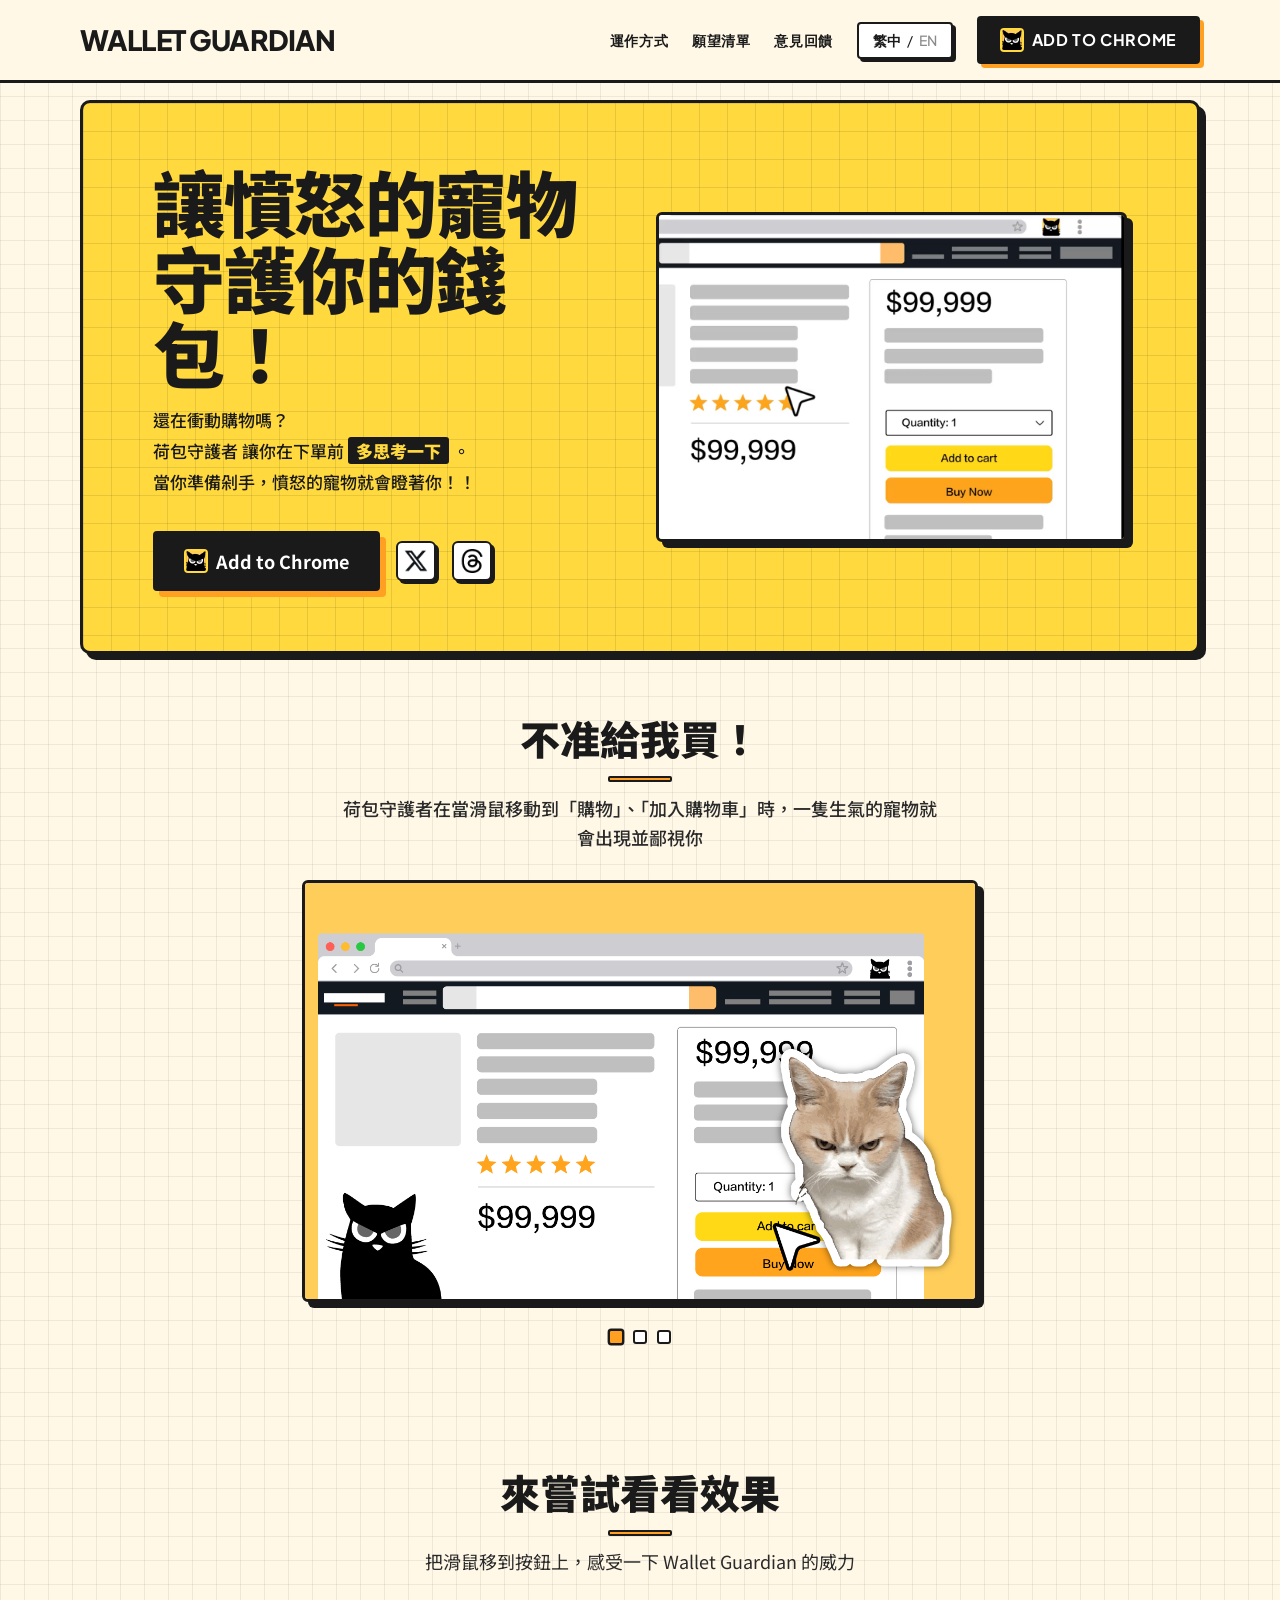
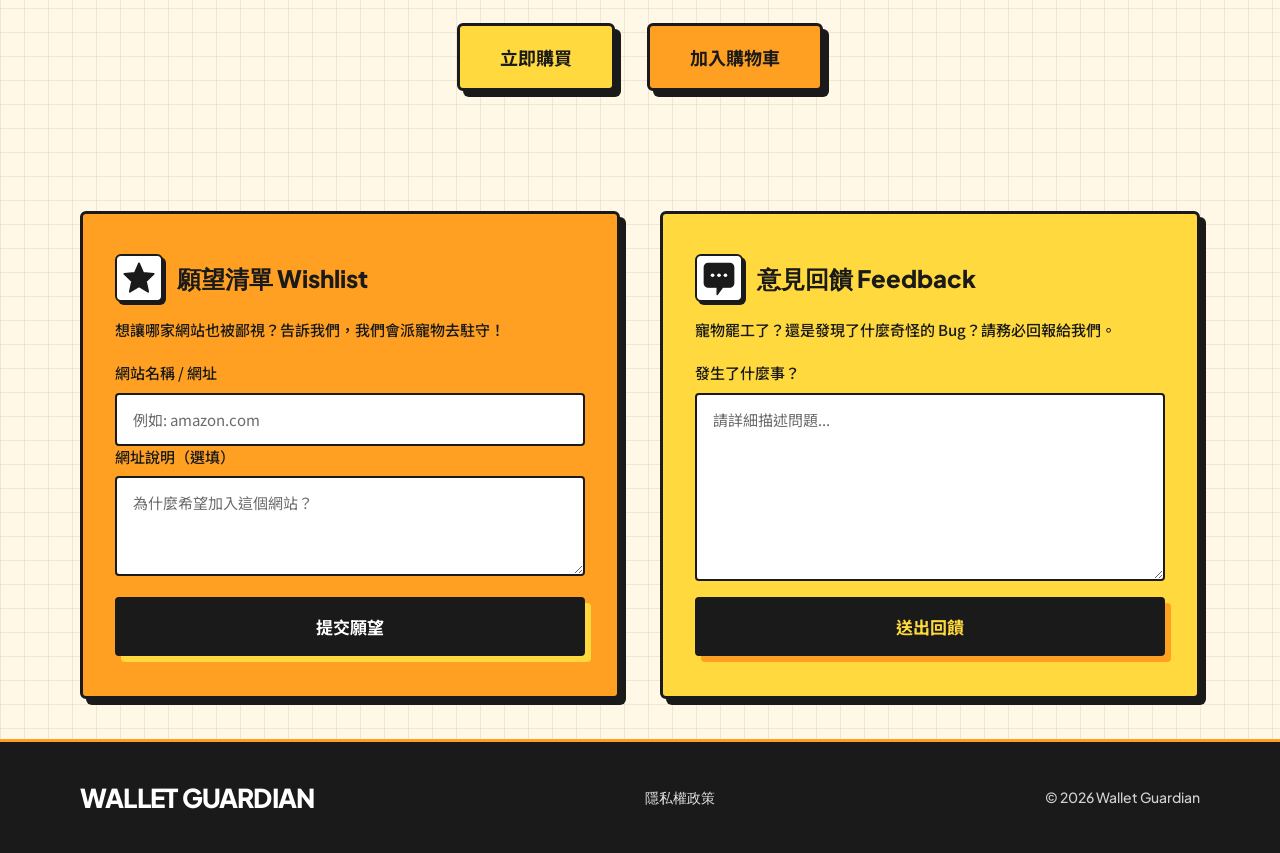
==== commit 98b6578e: "bnt 修正" ====
--- a/index.html
+++ b/index.html
@@ -45,13 +45,12 @@
 
         <!-- Desktop Language Switcher -->
         <div class="lang-switcher" id="langSwitcherDesktop" role="button" tabindex="0" aria-label="Switch language">
-          <div class="globe-icon" aria-hidden="true"></div>
           <span class="lang-option active" data-lang="zh-TW">繁中</span>
           <span class="lang-divider">/</span>
           <span class="lang-option" data-lang="en">EN</span>
         </div>
 
-        <a href="#" class="btn-chrome-sm"><img src="images/icon128.png" alt="" class="btn-icon" /><span data-i18n="add_chrome">Add to Chrome</span></a>
+        <a href="https://chromewebstore.google.com/detail/enkilokdkggpknnkgkppapnaejhmbama?utm_source=item-share-cb" target="_blank" class="btn-chrome-sm"><img src="images/icon128.png" alt="" class="btn-icon" /><span data-i18n="add_chrome">Add to Chrome</span></a>
       </nav>
 
       <!-- Mobile Menu Toggle -->
@@ -65,10 +64,9 @@
       <a href="#how-it-works" data-i18n="nav_how">How It Works</a>
       <a href="#wishlist" data-i18n="nav_wishlist">Wishlist</a>
       <a href="#feedback" data-i18n="nav_feedback">Feedback</a>
-      <a href="#" class="btn-chrome-mobile"><img src="images/icon128.png" alt="" class="btn-icon" /><span data-i18n="add_chrome">Add to Chrome</span></a>
+      <a href="https://chromewebstore.google.com/detail/enkilokdkggpknnkgkppapnaejhmbama?utm_source=item-share-cb" target="_blank" class="btn-chrome-mobile"><img src="images/icon128.png" alt="" class="btn-icon" /><span data-i18n="add_chrome">Add to Chrome</span></a>
       <div class="lang-row">
         <div class="lang-switcher" id="langSwitcherMobile" role="button" tabindex="0" aria-label="Switch language">
-          <div class="globe-icon" aria-hidden="true"></div>
           <span class="lang-option active" data-lang="zh-TW">繁中</span>
           <span class="lang-divider">/</span>
           <span class="lang-option" data-lang="en">EN</span>
@@ -108,8 +106,8 @@
               <span data-i18n="add_chrome">Add to Chrome</span>
             </button>
             <div class="social-icons">
-              <a href="#" class="social-placeholder" aria-label="X"><img src="images/x_logo.png" alt="X" class="social-icon-img" /></a>
-              <a href="#" class="social-placeholder" aria-label="Threads"><img src="images/thread_logo.png" alt="Threads" class="social-icon-img" /></a>
+              <a href="https://x.com/Dannyliumakes" target="_blank" class="social-placeholder" aria-label="X"><img src="images/x_logo.png" alt="X" class="social-icon-img" /></a>
+              <a href="https://www.threads.com/@dannyliumakes" target="_blank" rel="noopener noreferrer" class="social-placeholder" aria-label="Threads"><img src="images/thread_logo.png" alt="Threads" class="social-icon-img" /></a>
             </div>
           </div>
         </div>
--- a/css/style.css
+++ b/css/style.css
@@ -171,27 +171,16 @@
   transition: transform var(--transition-normal), box-shadow var(--transition-normal);
 }
 
+.lang-switcher:hover {
+  transform: translate(1px, 1px);
+  box-shadow: 2px 2px 0 var(--color-text);
+}
+
 .lang-switcher:active {
-  transform: translate(2px, 2px);
-  box-shadow: 1px 1px 0 var(--color-text);
-}
-
-.lang-switcher .globe-icon {
-  width: 15px;
-  height: 15px;
-  background: var(--color-text);
-  border-radius: var(--radius-md);
-  position: relative;
-  flex-shrink: 0;
-}
-
-.lang-switcher .globe-icon::after {
-  content: '';
-  position: absolute;
-  inset: 2px;
-  border: 1.5px solid var(--color-bg);
-  border-radius: var(--radius-md);
-}
+  transform: translate(3px, 3px);
+  box-shadow: 0 0 0 var(--color-text);
+}
+
 
 .lang-option {
   font-family: var(--font-family-en);
@@ -272,25 +261,40 @@
   color: var(--color-accent-orange);
 }
 
-.nav-desktop .btn-chrome-sm {
-  display: inline-flex;
+/* -- Shared Chrome button base -- */
+.btn-chrome-sm,
+.btn-chrome-mobile {
+  display: flex;
   align-items: center;
   gap: 8px;
   background: var(--color-text);
   color: var(--color-text-white);
   font-family: var(--font-family-zh);
   font-weight: 700;
+  border: var(--border-brutal);
+  border-radius: var(--radius-sm);
+  transition: transform var(--transition-normal), box-shadow var(--transition-normal);
+}
+
+.nav-desktop .btn-chrome-sm {
+  display: inline-flex;
   font-size: var(--fs-nav-btn);
   padding: 9px 20px;
-  border: var(--border-brutal);
-  border-radius: var(--radius-sm);
   box-shadow: 4px 4px 0 var(--color-accent-orange);
-  transition: transform var(--transition-normal), box-shadow var(--transition-normal);
+}
+
+.nav-desktop .btn-chrome-sm span {
+  color: var(--color-text-white);
 }
 
 .nav-desktop .btn-chrome-sm:hover {
   transform: translate(2px, 2px);
   box-shadow: 2px 2px 0 var(--color-accent-orange);
+}
+
+.nav-desktop .btn-chrome-sm:active {
+  transform: translate(4px, 4px);
+  box-shadow: 0 0 0 var(--color-accent-orange);
 }
 
 /* ============================================================
@@ -359,17 +363,24 @@
 }
 
 .mobile-nav .btn-chrome-mobile {
-  display: flex;
-  align-items: center;
+  display: flex !important;
   justify-content: center;
-  gap: 8px;
+  width: 100%;
   margin-top: 8px;
-  background: var(--color-text);
-  color: var(--color-text-white);
-  padding: 12px;
-  border: var(--border-brutal);
-  border-radius: var(--radius-sm);
-  box-shadow: var(--shadow-brutal-sm);
+  padding: 12px !important;
+  border-bottom: none !important;
+  font-family: var(--font-family-zh) !important;
+  box-shadow: 4px 4px 0 var(--color-accent-orange);
+}
+
+.mobile-nav .btn-chrome-mobile:hover {
+  transform: translate(2px, 2px);
+  box-shadow: 2px 2px 0 var(--color-text);
+}
+
+.mobile-nav .btn-chrome-mobile:active {
+  transform: translate(4px, 4px);
+  box-shadow: 0 0 0 var(--color-text);
 }
 
 .mobile-nav .lang-row {
@@ -493,7 +504,12 @@
 
 .btn-primary:hover {
   transform: translate(3px, 3px);
-  box-shadow: 2px 2px 0 var(--color-accent-orange);
+  box-shadow: 3px 3px 0 var(--color-accent-orange);
+}
+
+.btn-primary:active {
+  transform: translate(6px, 6px);
+  box-shadow: 0 0 0 var(--color-accent-orange);
 }
 
 .btn-icon {
@@ -532,6 +548,11 @@
 .social-icons .social-placeholder:hover {
   transform: translate(2px, 2px);
   box-shadow: 1px 1px 0 var(--color-text);
+}
+
+.social-icons .social-placeholder:active {
+  transform: translate(3px, 3px);
+  box-shadow: 0 0 0 var(--color-text);
 }
 
 .social-icon-img {
@@ -776,6 +797,11 @@
   box-shadow: 2px 2px 0 var(--color-text);
 }
 
+.btn-submit:active {
+  transform: translate(4px, 4px);
+  box-shadow: 0 0 0 var(--color-text);
+}
+
 .btn-submit.dark {
   background: var(--color-text);
   color: var(--color-text-white);
@@ -783,7 +809,13 @@
 }
 
 .btn-submit.dark:hover {
-  box-shadow: 2px 2px 0 var(--color-accent-yellow);
+  transform: translate(3px, 3px);
+  box-shadow: 3px 3px 0 var(--color-accent-yellow);
+}
+
+.btn-submit.dark:active {
+  transform: translate(6px, 6px);
+  box-shadow: 0 0 0 var(--color-accent-yellow);
 }
 
 .btn-submit.yellow {
@@ -793,7 +825,13 @@
 }
 
 .btn-submit.yellow:hover {
-  box-shadow: 2px 2px 0 var(--color-accent-orange);
+  transform: translate(3px, 3px);
+  box-shadow: 3px 3px 0 var(--color-accent-orange);
+}
+
+.btn-submit.yellow:active {
+  transform: translate(6px, 6px);
+  box-shadow: 0 0 0 var(--color-accent-orange);
 }
 
 /* Honeypot — invisible to real users, filled by bots */
@@ -1046,13 +1084,13 @@
   }
 
   .try-it-btn:hover {
-    transform: translate(2px, 2px);
-    box-shadow: 8px 8px 0 var(--color-text);
+    transform: translate(3px, 3px);
+    box-shadow: 3px 3px 0 var(--color-text);
   }
 
   .try-it-btn:active {
-    transform: translate(-2px, -2px);
-    box-shadow: 2px 2px 0 var(--color-text);
+    transform: translate(6px, 6px);
+    box-shadow: 0 0 0 var(--color-text);
   }
 
   .try-it-btn--cart {
@@ -1062,7 +1100,12 @@
   }
 
   .try-it-btn--cart:hover {
-    box-shadow: 8px 8px 0 var(--color-text);
+    box-shadow: 3px 3px 0 var(--color-text);
+  }
+
+  .try-it-btn--cart:active {
+    transform: translate(6px, 6px);
+    box-shadow: 0 0 0 var(--color-text);
   }
 }
 
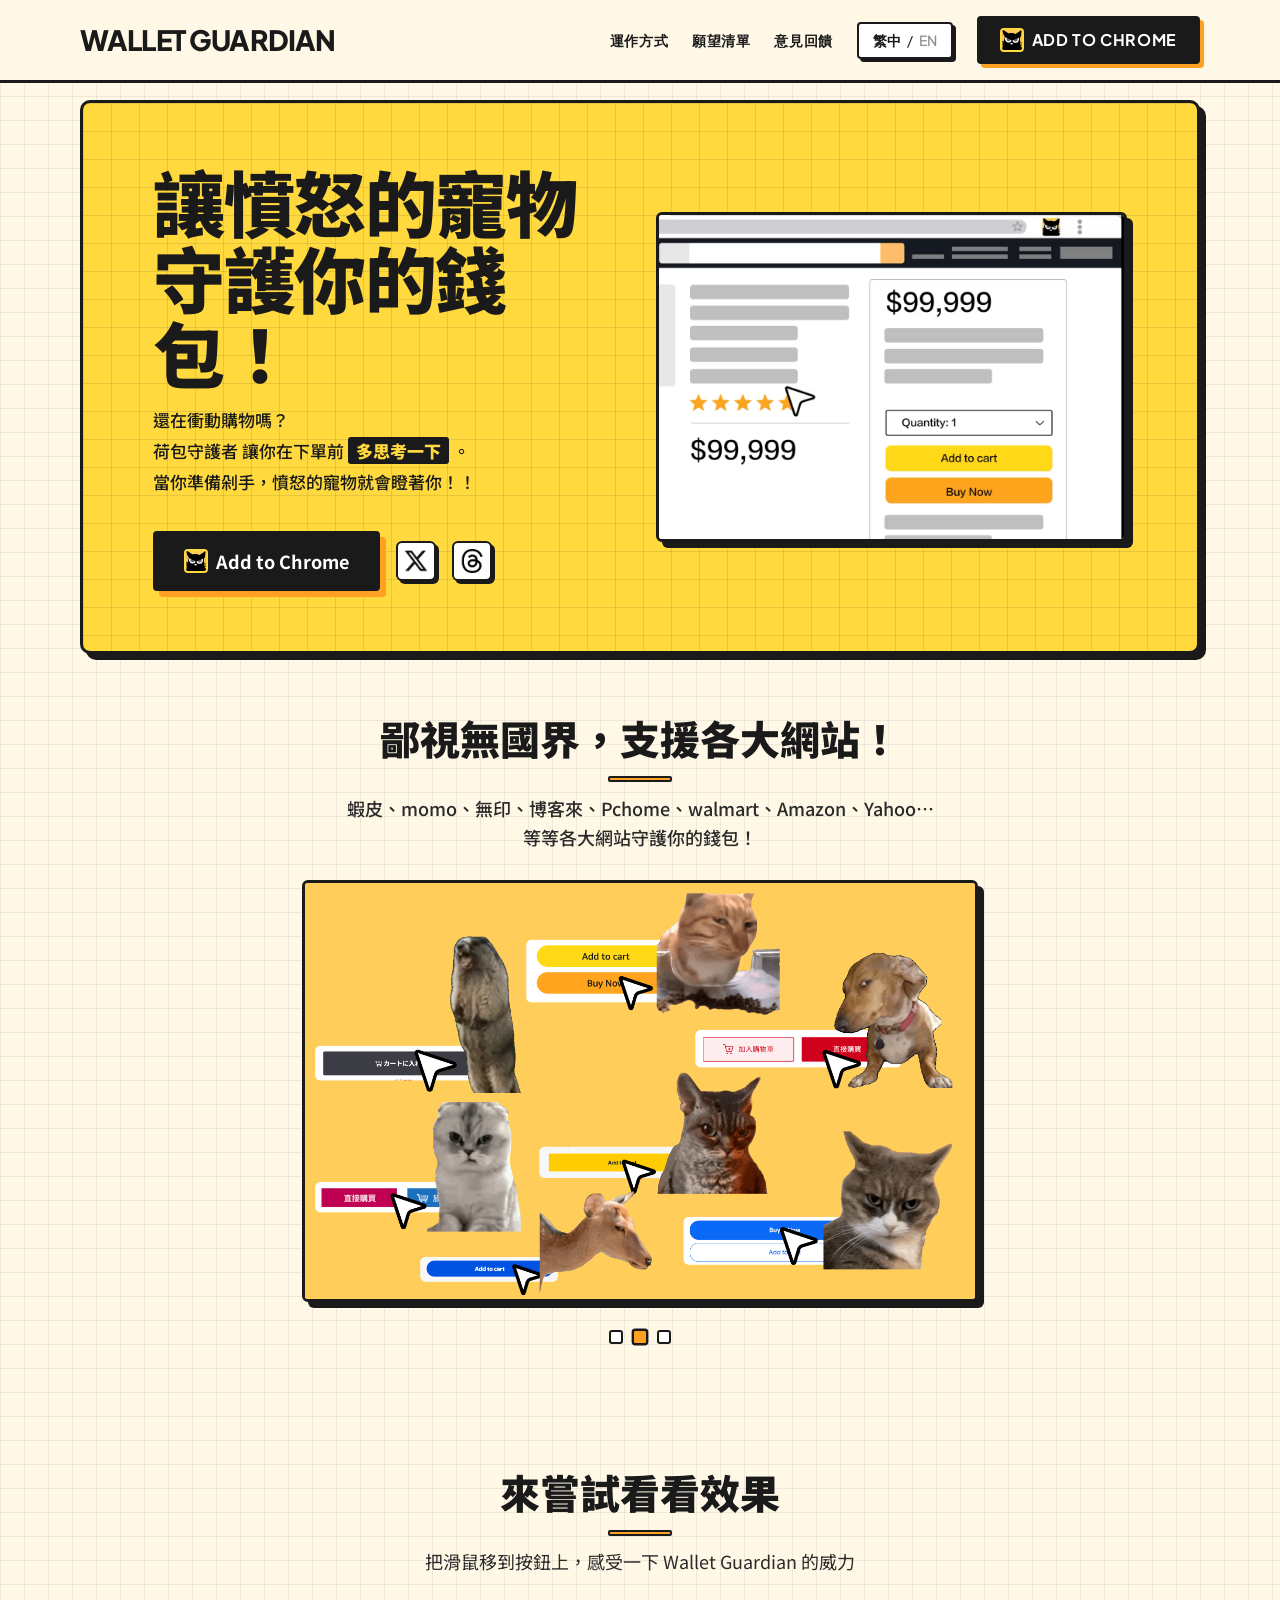
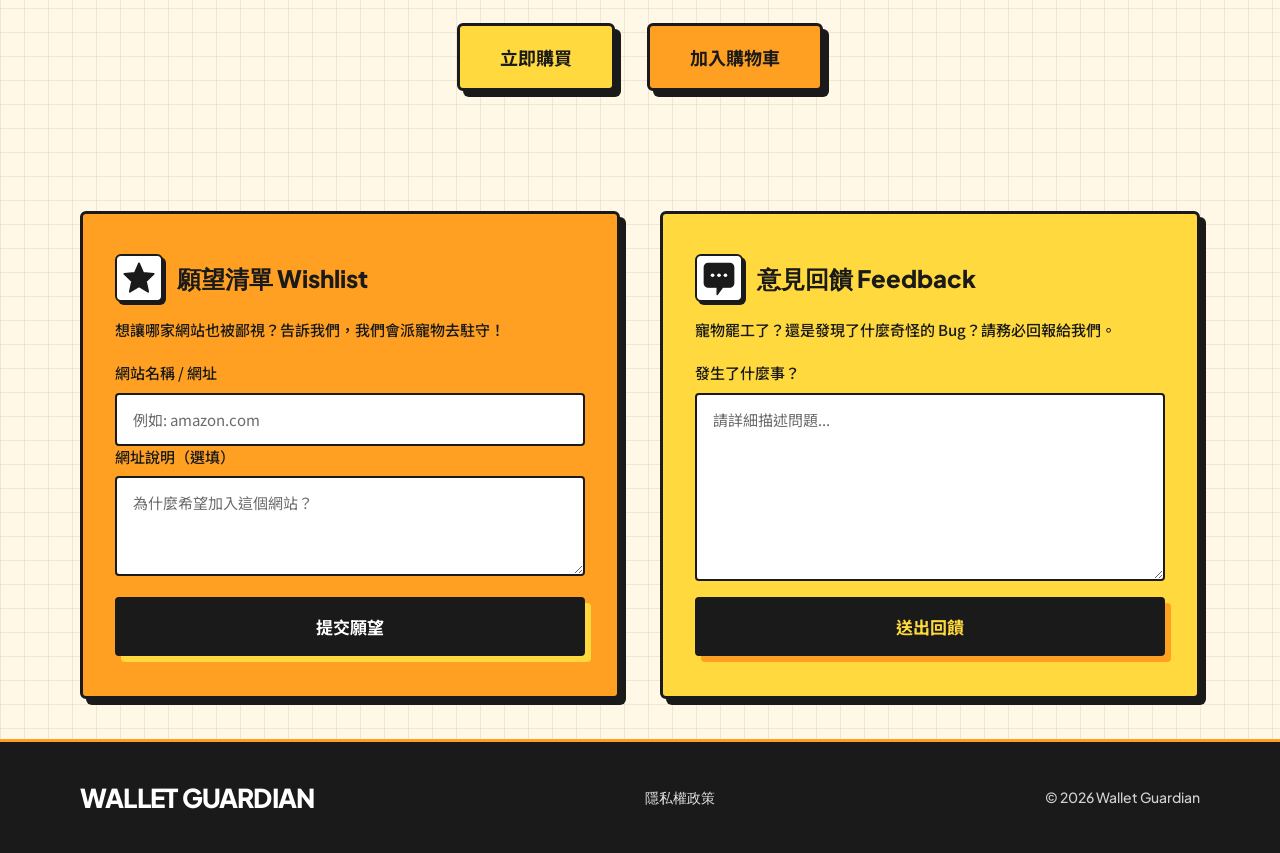
==== commit c8d67823: "1.0版本" ====
--- a/index.html
+++ b/index.html
@@ -228,7 +228,7 @@
   </footer>
 
   <!-- ===== TOAST ===== -->
-  <div class="toast" id="toast"></div>
+  <div id="toast-container"></div>
 
   <script src="js/translations.js"></script>
   <script src="js/main.js"></script>
--- a/css/style.css
+++ b/css/style.css
@@ -834,6 +834,13 @@
   box-shadow: 0 0 0 var(--color-accent-orange);
 }
 
+.btn-submit:disabled {
+  opacity: 0.45;
+  cursor: not-allowed;
+  transform: none;
+  box-shadow: 2px 2px 0 var(--color-text);
+}
+
 /* Honeypot — invisible to real users, filled by bots */
 .form-card input[name="website"] {
   position: absolute;
@@ -896,11 +903,20 @@
 /* ============================================================
    TOAST
    ============================================================ */
-.toast {
+#toast-container {
   position: fixed;
   bottom: 24px;
   left: 50%;
-  transform: translateX(-50%) translateY(100px);
+  transform: translateX(-50%);
+  display: flex;
+  flex-direction: column;
+  align-items: center;
+  gap: 20px;
+  z-index: 200;
+  pointer-events: none;
+}
+
+.toast {
   background: var(--color-text);
   color: var(--color-text-white);
   padding: 14px 28px;
@@ -910,16 +926,15 @@
   font-size: var(--fs-label);
   font-weight: 700;
   font-family: var(--font-family-zh);
+  white-space: nowrap;
   opacity: 0;
-  transition: all 0.4s ease;
-  z-index: 200;
-  pointer-events: none;
-  white-space: nowrap;
+  transform: translateY(16px);
+  transition: opacity 0.35s ease, transform 0.35s ease;
 }
 
 .toast.show {
   opacity: 1;
-  transform: translateX(-50%) translateY(0);
+  transform: translateY(0);
 }
 
 /* ============================================================
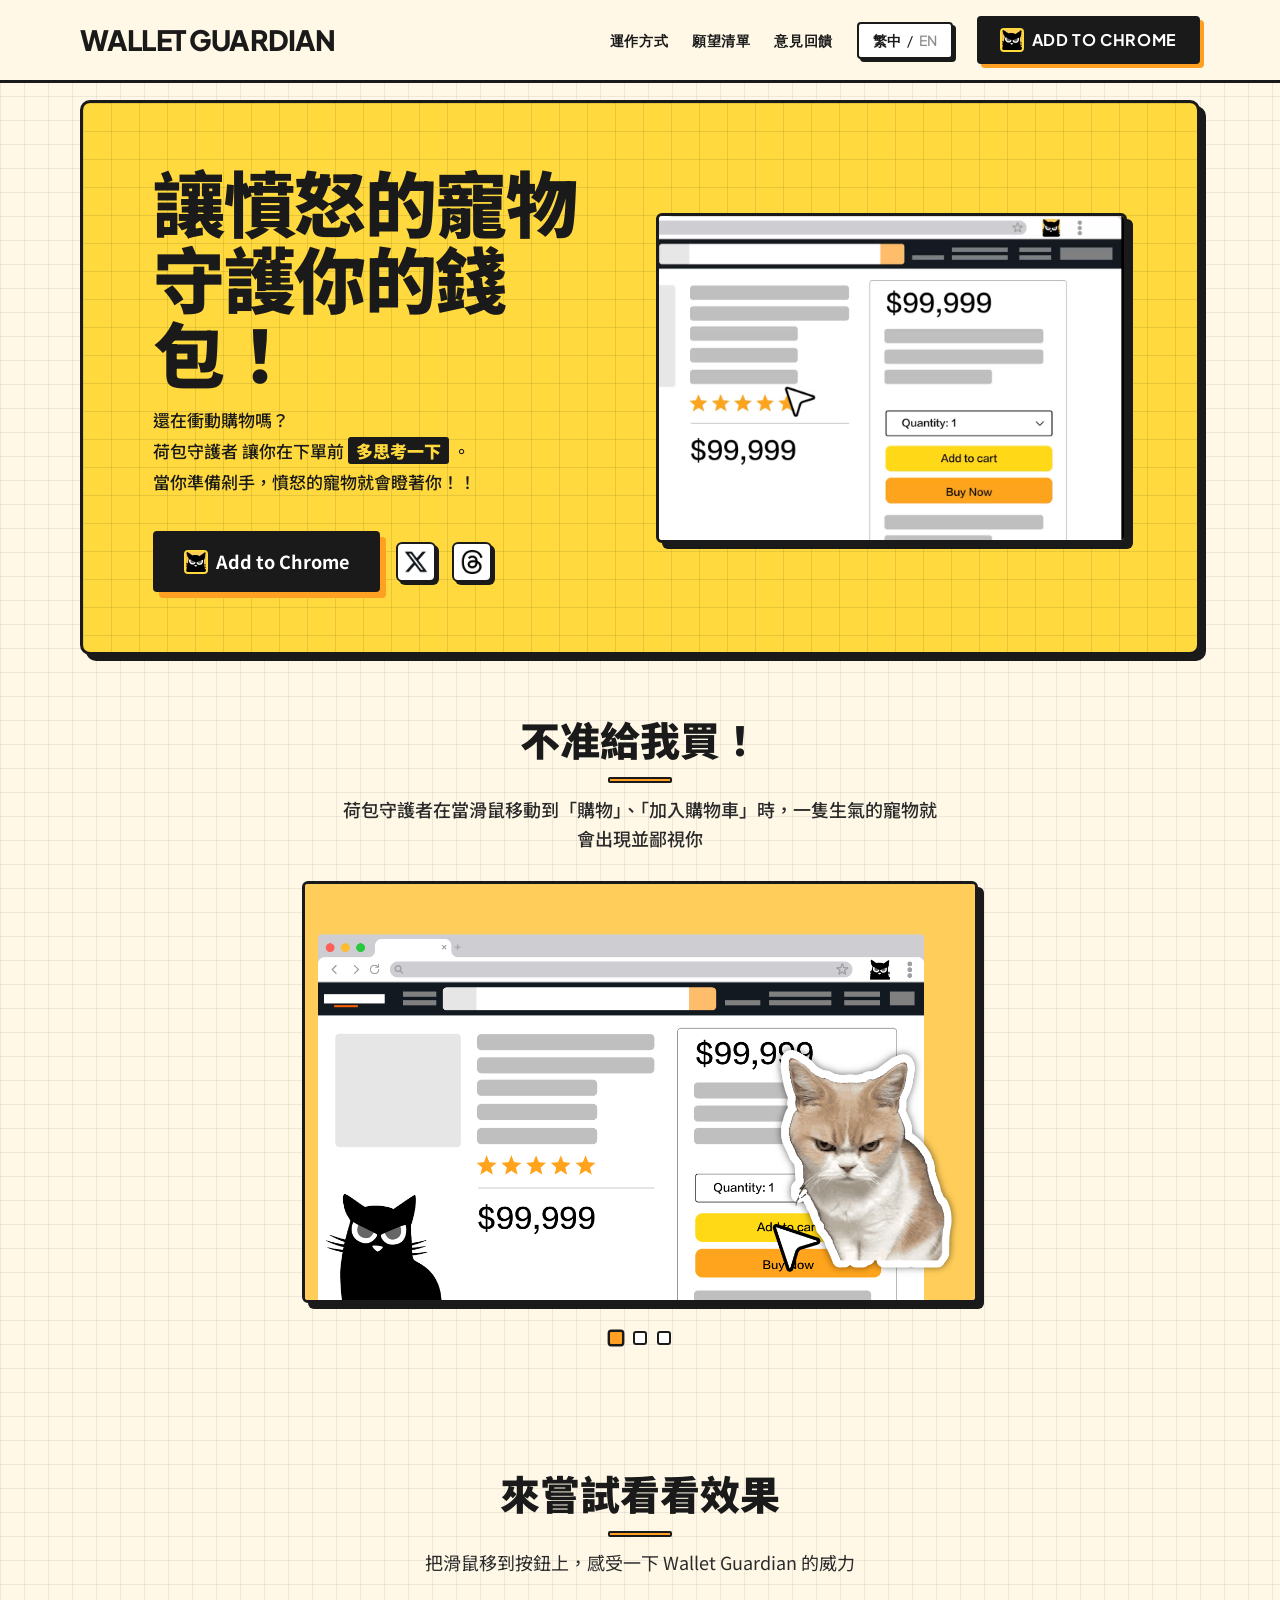
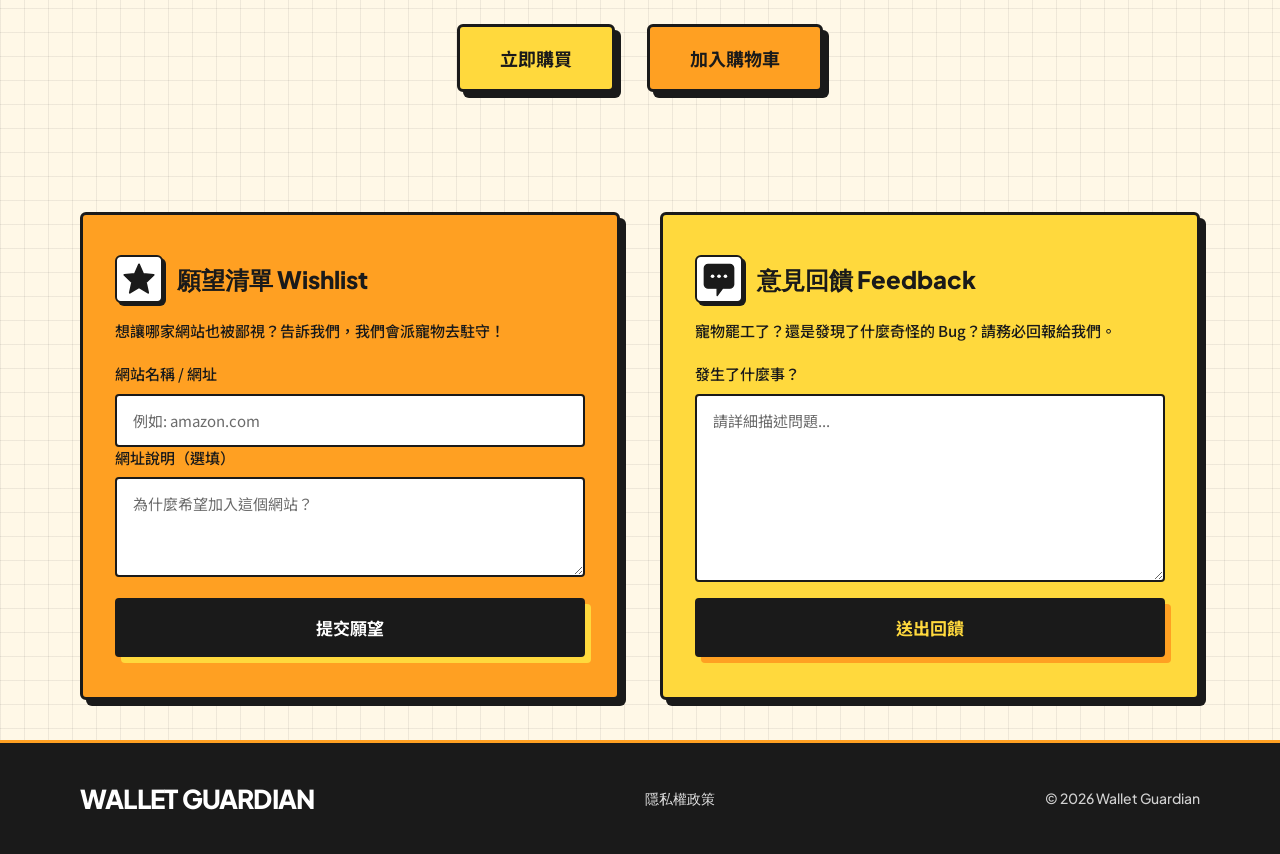
==== commit 1ef15a9d: "feat: convert Add to Chrome button into an anchor tag linking to the Chrome Web Store" ====
--- a/index.html
+++ b/index.html
@@ -101,10 +101,10 @@
           </div>
 
           <div class="hero-actions">
-            <button class="btn-primary">
+            <a href="https://chromewebstore.google.com/detail/enkilokdkggpknnkgkppapnaejhmbama?utm_source=item-share-cb" target="_blank" class="btn-primary">
               <img src="images/icon128.png" alt="" class="btn-icon" />
               <span data-i18n="add_chrome">Add to Chrome</span>
-            </button>
+            </a>
             <div class="social-icons">
               <a href="https://x.com/Dannyliumakes" target="_blank" class="social-placeholder" aria-label="X"><img src="images/x_logo.png" alt="X" class="social-icon-img" /></a>
               <a href="https://www.threads.com/@dannyliumakes" target="_blank" rel="noopener noreferrer" class="social-placeholder" aria-label="Threads"><img src="images/thread_logo.png" alt="Threads" class="social-icon-img" /></a>
